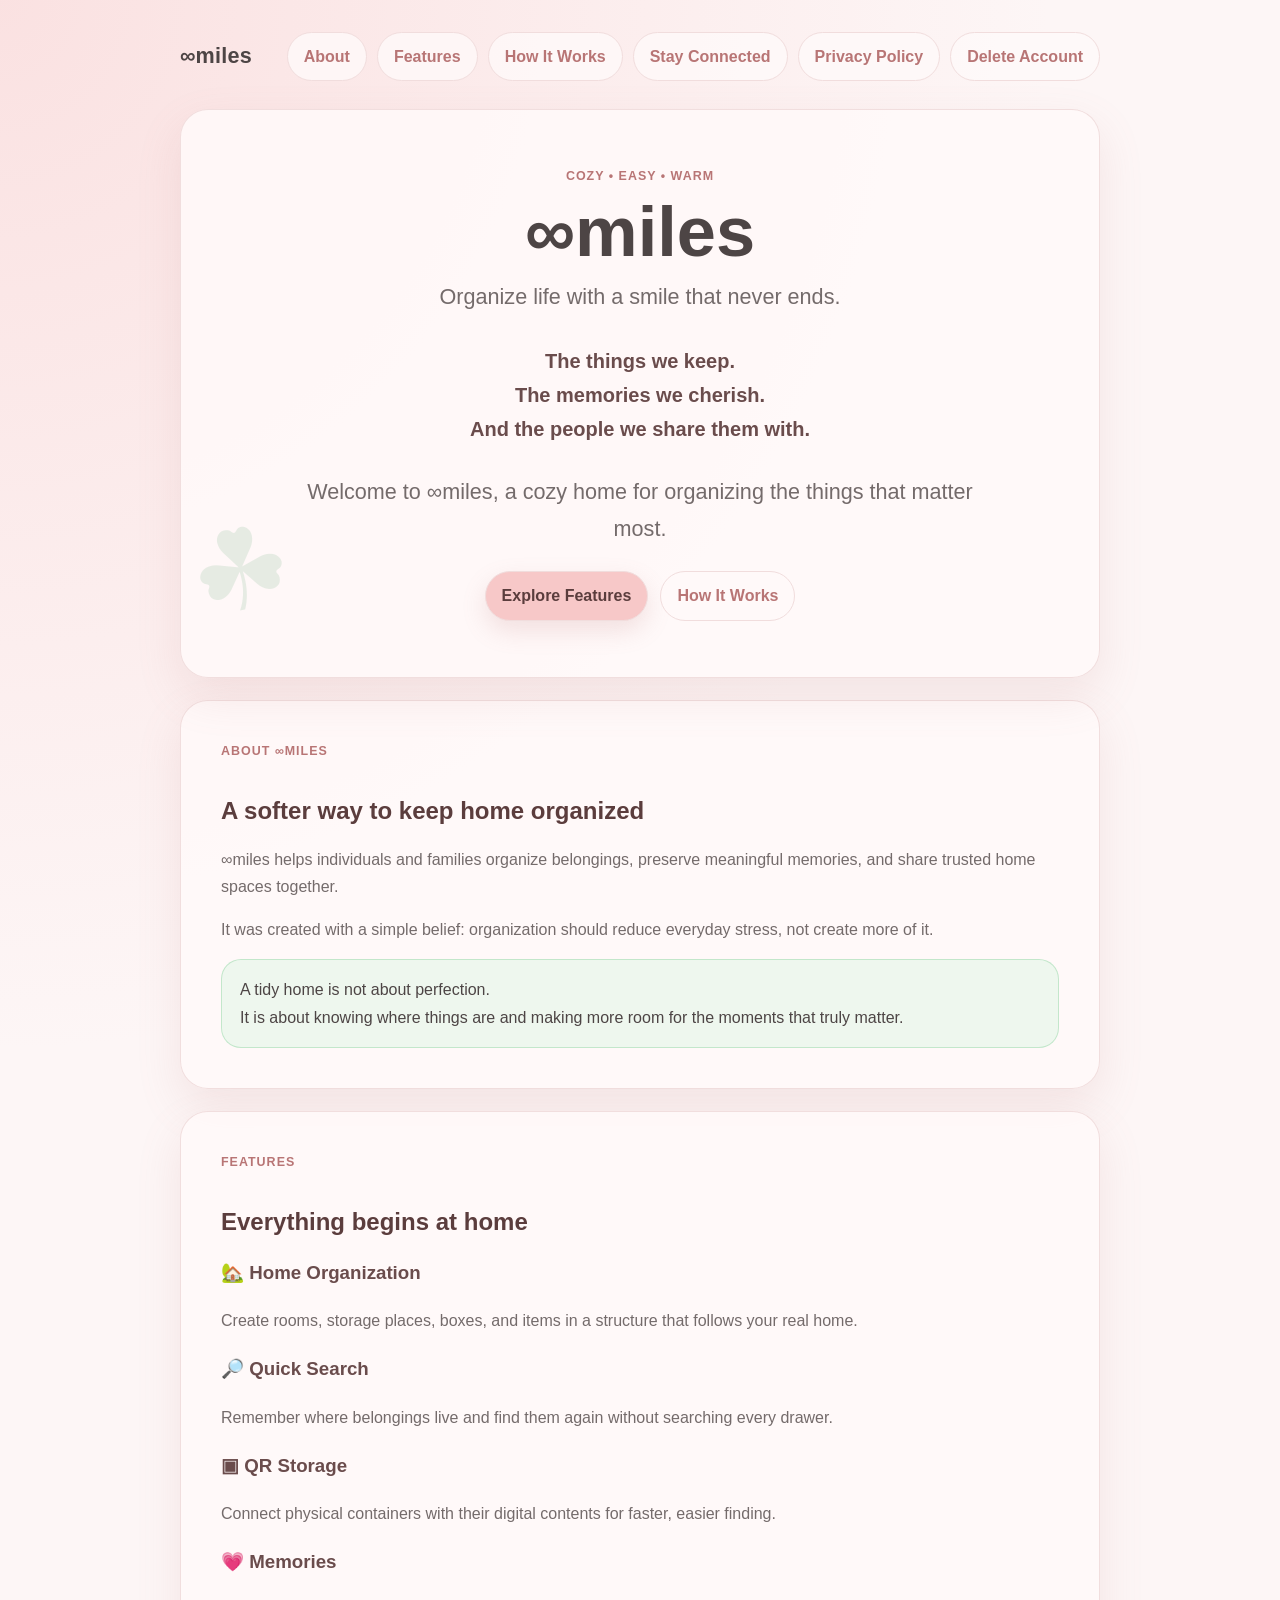
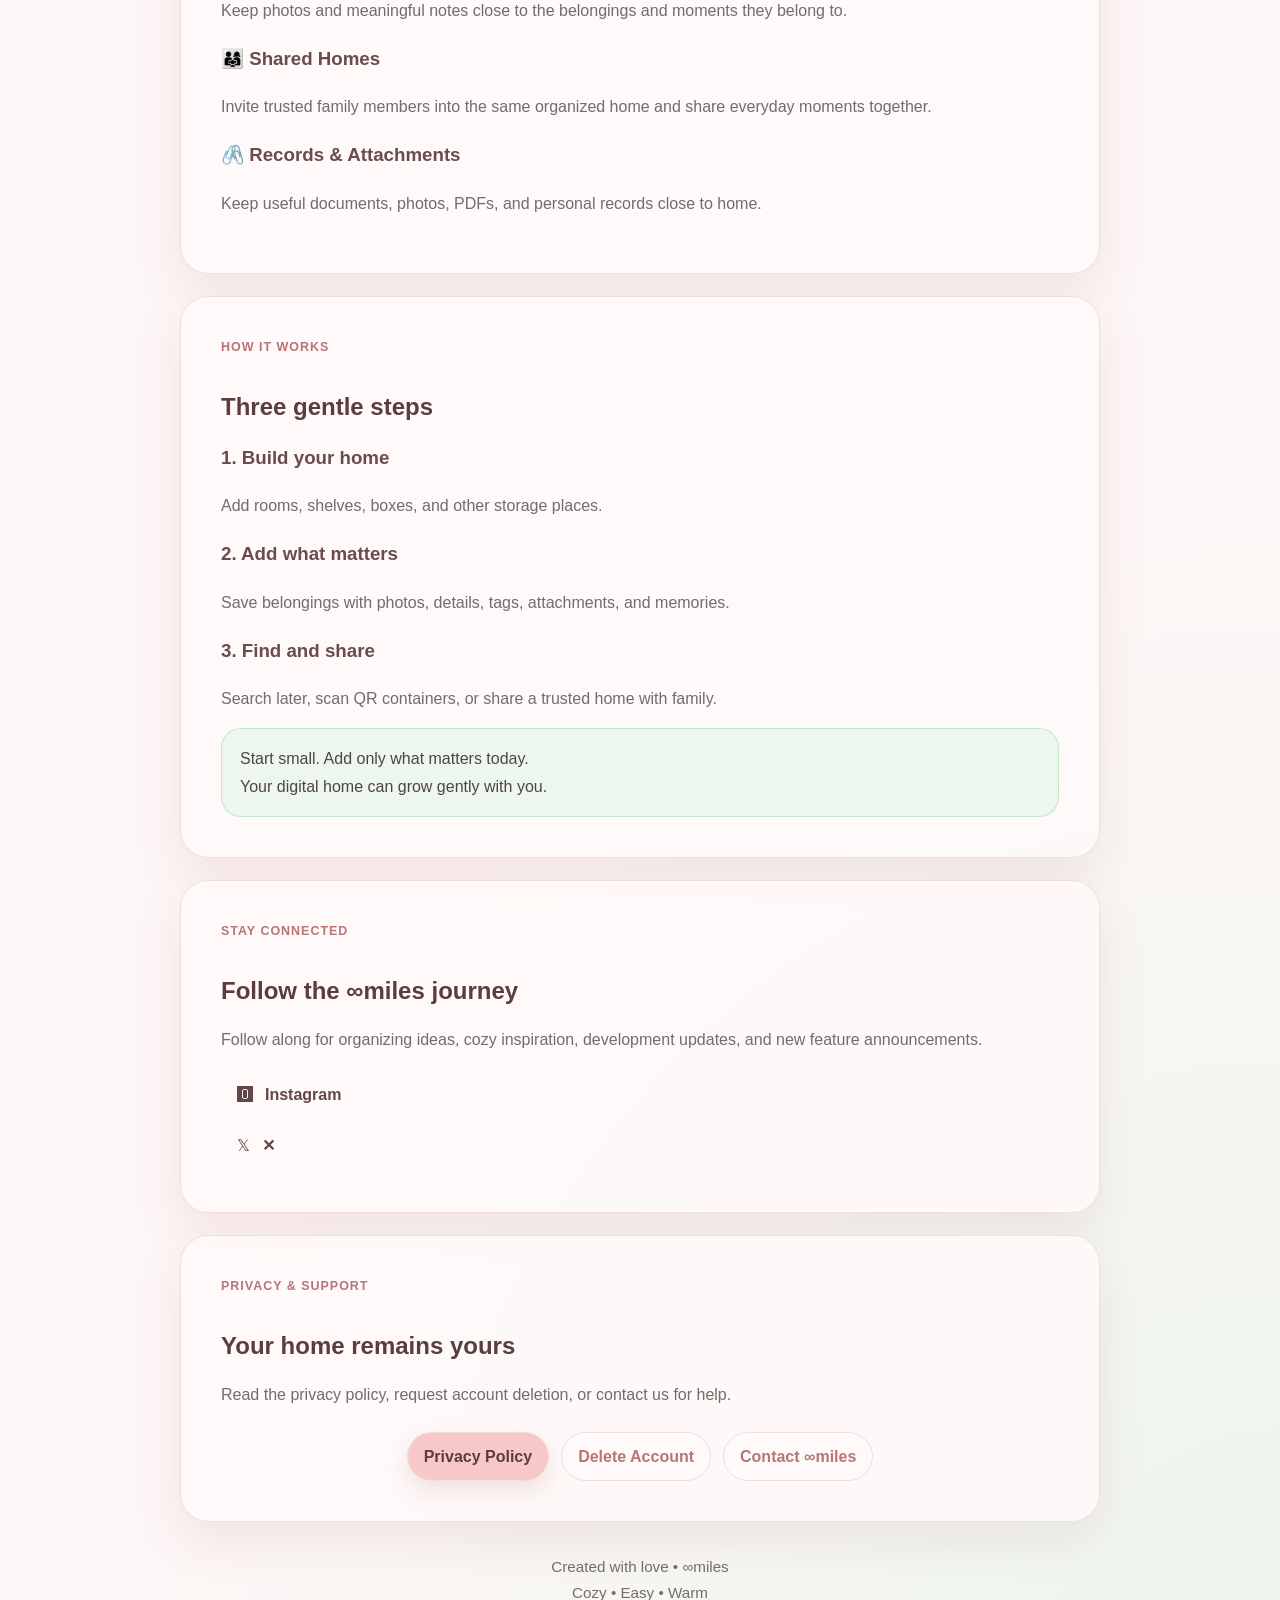
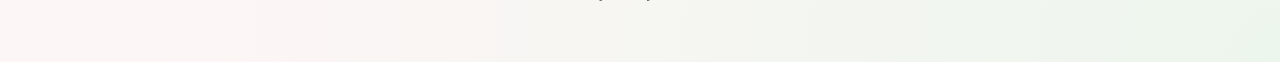
==== index.html @ 99fab7a7 "icon changes" ====
<!doctype html>
<html lang="en">
<head>
  <meta charset="utf-8">
  <meta name="viewport" content="width=device-width, initial-scale=1">
  <title>∞miles — Organize life with a smile that never ends</title>
  <meta name="description" content="∞miles is a cozy home organization app for belongings, memories, and trusted home sharing.">
  <link rel="stylesheet" href="styles.css">
  <link rel="icon" href="/favicon.ico" sizes="any">
</head>
<body>
  <main class="page">
    <nav class="nav" aria-label="Main navigation">
      <a class="brand" href="index.html">∞miles</a>
      <div class="nav-links">
        <a href="#about">About</a>
        <a href="#features">Features</a>
        <a href="#how-it-works">How It Works</a>
        <a href="#stay-connected">Stay Connected</a>
        <a href="privacy.html">Privacy Policy</a>
        <a href="delete-account.html">Delete Account</a>
      </div>
    </nav>

    <section class="hero">
      <div class="kicker">Cozy • Easy • Warm</div>
      <h1>∞miles</h1>
      <p class="subtitle">Organize life with a smile that never ends.</p>

      <div class="promise">
        <strong>The things we keep.</strong><br>
        <strong>The memories we cherish.</strong><br>
        <strong>And the people we share them with.</strong>
      </div>

      <p class="subtitle">
        Welcome to ∞miles, a cozy home for organizing the things that matter most.
      </p>

      <div class="actions">
        <a class="button primary" href="#features">Explore Features</a>
        <a class="button" href="#how-it-works">How It Works</a>
      </div>
    </section>

    <section class="card" id="about">
      <div class="kicker">About ∞miles</div>
      <h2>A softer way to keep home organized</h2>
      <p>
        ∞miles helps individuals and families organize belongings,
        preserve meaningful memories, and share trusted home spaces together.
      </p>
      <p>
        It was created with a simple belief: organization should reduce
        everyday stress, not create more of it.
      </p>

      <div class="note">
        A tidy home is not about perfection.<br>
        It is about knowing where things are and making more room for the moments that truly matter.
      </div>
    </section>

    <section class="card" id="features">
      <div class="kicker">Features</div>
      <h2>Everything begins at home</h2>

      <h3>🏡 Home Organization</h3>
      <p>Create rooms, storage places, boxes, and items in a structure that follows your real home.</p>

      <h3>🔎 Quick Search</h3>
      <p>Remember where belongings live and find them again without searching every drawer.</p>

      <h3>▣ QR Storage</h3>
      <p>Connect physical containers with their digital contents for faster, easier finding.</p>

      <h3>💗 Memories</h3>
      <p>Keep photos and meaningful notes close to the belongings and moments they belong to.</p>

      <h3>👨‍👩‍👧 Shared Homes</h3>
      <p>Invite trusted family members into the same organized home and share everyday moments together.</p>

      <h3>🖇️ Records & Attachments</h3>
      <p>Keep useful documents, photos, PDFs, and personal records close to home.</p>
    </section>

    <section class="card" id="how-it-works">
      <div class="kicker">How It Works</div>
      <h2>Three gentle steps</h2>

      <h3>1. Build your home</h3>
      <p>Add rooms, shelves, boxes, and other storage places.</p>

      <h3>2. Add what matters</h3>
      <p>Save belongings with photos, details, tags, attachments, and memories.</p>

      <h3>3. Find and share</h3>
      <p>Search later, scan QR containers, or share a trusted home with family.</p>

      <div class="note">
        Start small. Add only what matters today.<br>
        Your digital home can grow gently with you.
      </div>
    </section>

    <section class="card" id="stay-connected">
      <div class="kicker">Stay Connected</div>
      <h2>Follow the ∞miles journey</h2>
      <p>
        Follow along for organizing ideas, cozy inspiration,
        development updates, and new feature announcements.
      </p>

<a class="social-item"
   href="https://www.instagram.com/infinitymilesapp/"
   target="_blank"
   rel="noopener noreferrer"
   aria-label="Visit Infinitymiles on Instagram">
  <span>🅾</span>
  <strong>Instagram</strong>
</a>

<a class="social-item"
   href="https://x.com/infinitymileshq/"
   target="_blank"
   rel="noopener noreferrer"
   aria-label="Visit Infinitymiles on X">
  <span>𝕏</span>
  <strong>✕</strong>
</a>

      </section>

    <section class="card">
      <div class="kicker">Privacy & Support</div>
      <h2>Your home remains yours</h2>
      <p>
        Read the privacy policy, request account deletion, or contact us for help.
      </p>

      <div class="actions">
        <a class="button primary" href="privacy.html">Privacy Policy</a>
        <a class="button" href="delete-account.html">Delete Account</a>
        <a class="button" href="mailto:love.infinitymiles@gmail.com">Contact ∞miles</a>
      </div>
    </section>

    <footer class="footer">
      Created with love • ∞miles<br>
      Cozy • Easy • Warm
    </footer>
  </main>
</body>
</html>
---- styles.css ----
:root {
  --bg: #fdf6f6;
  --card: #fffafa;
  --accent: #f7c8c8;
  --accent-dark: #b87575;
  --mint: #dff5e5;
  --text: #4d4545;
  --muted: #746b6b;
  --line: #f1dddd;
  --shadow: 0 18px 45px rgba(183, 117, 117, 0.14);
}

* { box-sizing: border-box; }

body {
  margin: 0;
  min-height: 100vh;
  font-family: "Nunito", "Quicksand", "Segoe UI", Arial, sans-serif;
  color: var(--text);
  background:
    radial-gradient(circle at top left, rgba(247, 200, 200, 0.45), transparent 30%),
    radial-gradient(circle at bottom right, rgba(223, 245, 229, 0.55), transparent 32%),
    var(--bg);
  line-height: 1.7;
}

.page {
  width: min(920px, calc(100% - 32px));
  margin: 0 auto;
  padding: 32px 0 56px;
}

.nav {
  display: flex;
  align-items: center;
  justify-content: space-between;
  gap: 16px;
  margin-bottom: 28px;
}

.brand {
  text-decoration: none;
  color: var(--text);
  font-weight: 800;
  font-size: 1.35rem;
  letter-spacing: 0.01em;
}

.nav-links {
  display: flex;
  gap: 10px;
  flex-wrap: wrap;
  justify-content: flex-end;
}

.nav-links a,
.button {
  display: inline-flex;
  align-items: center;
  justify-content: center;
  padding: 10px 16px;
  border-radius: 999px;
  background: rgba(255, 250, 250, 0.78);
  color: var(--accent-dark);
  text-decoration: none;
  border: 1px solid var(--line);
  font-weight: 700;
}

.button.primary {
  background: var(--accent);
  color: #5b3d3d;
  box-shadow: 0 10px 24px rgba(183, 117, 117, 0.18);
}

.hero,
.card {
  background: rgba(255, 250, 250, 0.86);
  border: 1px solid rgba(241, 221, 221, 0.95);
  border-radius: 28px;
  box-shadow: var(--shadow);
}

.hero {
  padding: clamp(30px, 6vw, 56px);
  text-align: center;
  position: relative;
  overflow: hidden;
}

.hero::after {
  content: "☘︎";
  position: absolute;
  left: 10px;
  bottom: 10px;
  color: rgba(142, 190, 154, 0.22);
  font-size: 7rem;
  transform: rotate(-12deg);
}

.kicker {
  color: var(--accent-dark);
  font-weight: 800;
  letter-spacing: 0.08em;
  text-transform: uppercase;
  font-size: 0.78rem;
}

h1 {
  margin: 8px 0 10px;
  font-size: clamp(2.2rem, 8vw, 4.4rem);
  line-height: 1.05;
}

h2 {
  margin-top: 34px;
  color: #5b3d3d;
  line-height: 1.25;
}

h3 { color: #6a4c4c; }

.subtitle {
  font-size: clamp(1.05rem, 3vw, 1.35rem);
  color: var(--muted);
  margin: 0 auto 22px;
  max-width: 680px;
}

.promise {
  margin: 28px auto;
  max-width: 640px;
  font-size: 1.25rem;
  color: #6a4c4c;
}

.actions {
  display: flex;
  gap: 12px;
  justify-content: center;
  flex-wrap: wrap;
  margin-top: 24px;
}

.card {
  padding: clamp(22px, 5vw, 40px);
  margin-top: 22px;
}

.card p, .card li { color: var(--muted); }

ul { padding-left: 1.3rem; }

.divider {
  height: 1px;
  background: var(--line);
  margin: 28px 0;
}

.note {
  background: rgba(223, 245, 229, 0.52);
  border: 1px solid rgba(173, 221, 185, 0.65);
  border-radius: 20px;
  padding: 16px 18px;
}

.footer {
  text-align: center;
  color: var(--muted);
  font-size: 0.95rem;
  margin-top: 32px;
}

.footer a { color: var(--accent-dark); }

.email {
  font-weight: 800;
  color: var(--accent-dark);
  word-break: break-word;
}

@media (max-width: 640px) {
  .nav { align-items: flex-start; flex-direction: column; }
  .nav-links { justify-content: flex-start; }
  .hero, .card { border-radius: 22px; }
}

.social-item {
  display: flex;
  align-items: center;
  gap: 12px;
  width: fit-content;
  padding: 12px 16px;
  color: #634747;
  text-decoration: none;
  border-radius: 12px;
  transition: background-color 0.2s ease;
}

.social-item:hover {
  background-color: #f7eceb;
}

.social-item:focus-visible {
  outline: 2px solid #bc7474;
  outline-offset: 3px;
}
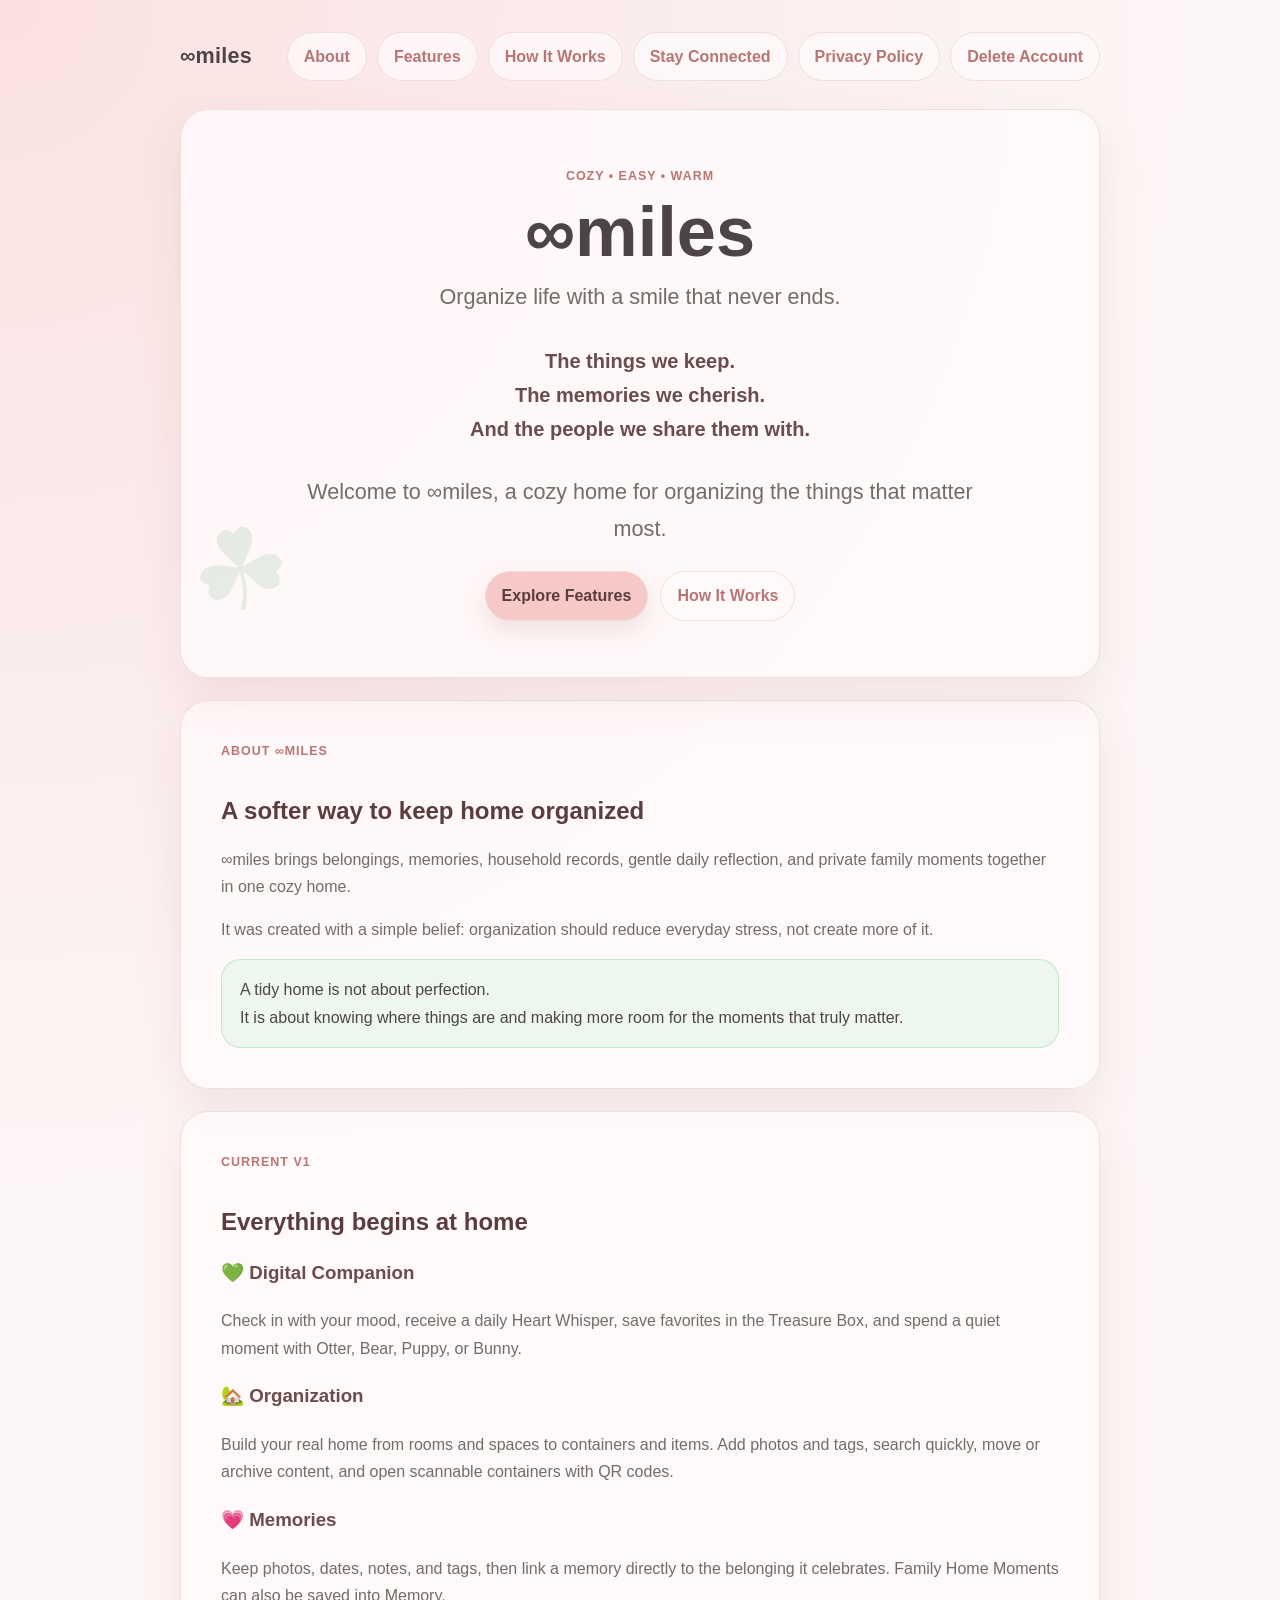
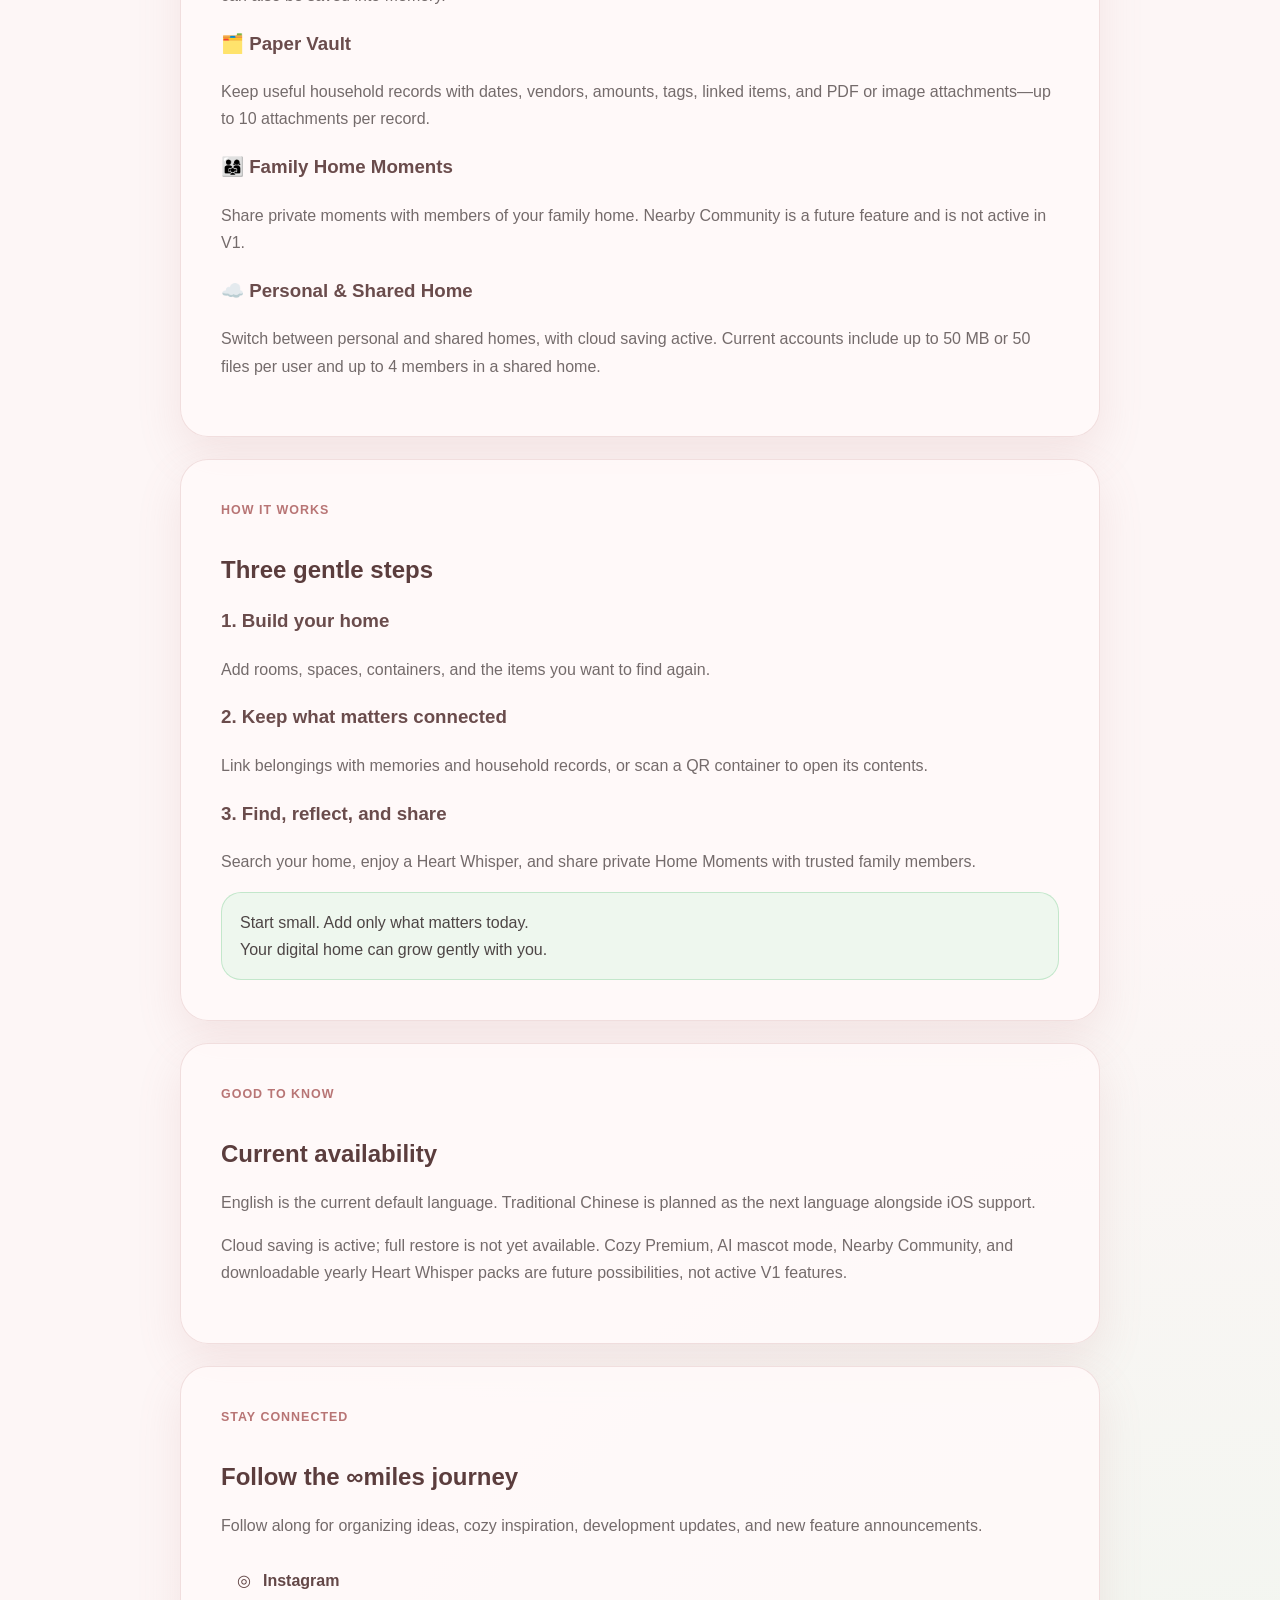
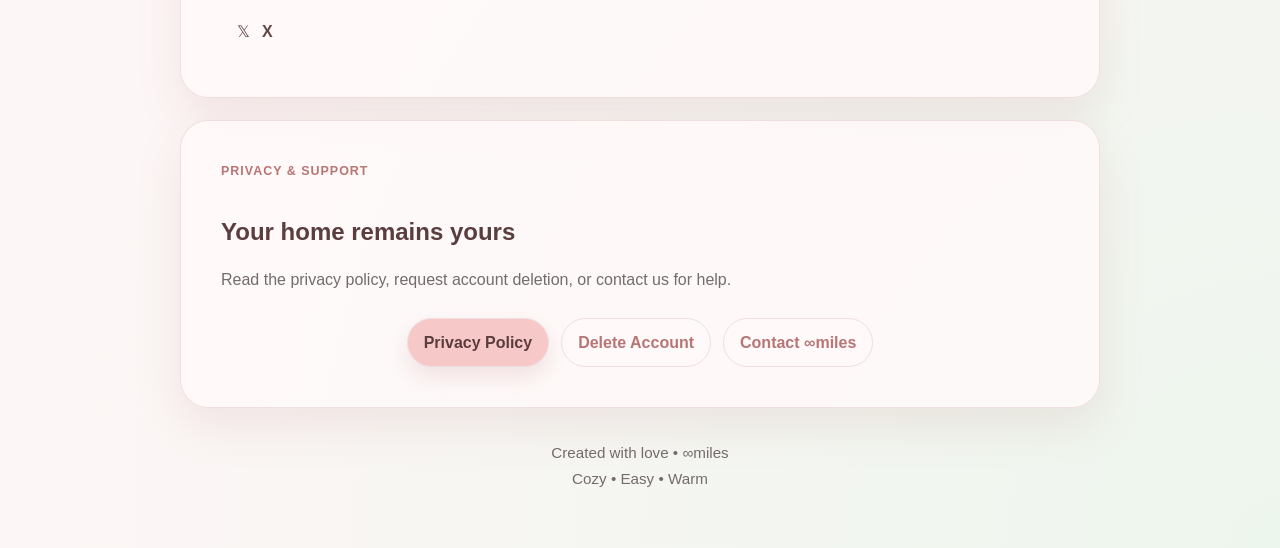
==== commit 93c1376c: "Fix home-screen icon and sync website with current V1 app" ====
--- a/index.html
+++ b/index.html
@@ -4,9 +4,13 @@
   <meta charset="utf-8">
   <meta name="viewport" content="width=device-width, initial-scale=1">
   <title>∞miles — Organize life with a smile that never ends</title>
-  <meta name="description" content="∞miles is a cozy home organization app for belongings, memories, and trusted home sharing.">
+  <meta name="description" content="∞miles is a cozy app for organizing belongings, memories, records, and trusted family Home Moments.">
+  <meta name="theme-color" content="#fffafa">
+  <link rel="manifest" href="/site.webmanifest">
+  <link rel="icon" href="/favicon.ico" sizes="any">
+  <link rel="icon" type="image/png" sizes="192x192" href="/icon-192.png">
+  <link rel="apple-touch-icon" sizes="180x180" href="/apple-touch-icon.png">
   <link rel="stylesheet" href="styles.css">
-  <link rel="icon" href="/favicon.ico" sizes="any">
 </head>
 <body>
   <main class="page">
@@ -26,17 +30,12 @@
       <div class="kicker">Cozy • Easy • Warm</div>
       <h1>∞miles</h1>
       <p class="subtitle">Organize life with a smile that never ends.</p>
-
       <div class="promise">
         <strong>The things we keep.</strong><br>
         <strong>The memories we cherish.</strong><br>
         <strong>And the people we share them with.</strong>
       </div>
-
-      <p class="subtitle">
-        Welcome to ∞miles, a cozy home for organizing the things that matter most.
-      </p>
-
+      <p class="subtitle">Welcome to ∞miles, a cozy home for organizing the things that matter most.</p>
       <div class="actions">
         <a class="button primary" href="#features">Explore Features</a>
         <a class="button" href="#how-it-works">How It Works</a>
@@ -46,98 +45,65 @@
     <section class="card" id="about">
       <div class="kicker">About ∞miles</div>
       <h2>A softer way to keep home organized</h2>
-      <p>
-        ∞miles helps individuals and families organize belongings,
-        preserve meaningful memories, and share trusted home spaces together.
-      </p>
-      <p>
-        It was created with a simple belief: organization should reduce
-        everyday stress, not create more of it.
-      </p>
-
-      <div class="note">
-        A tidy home is not about perfection.<br>
-        It is about knowing where things are and making more room for the moments that truly matter.
-      </div>
+      <p>∞miles brings belongings, memories, household records, gentle daily reflection, and private family moments together in one cozy home.</p>
+      <p>It was created with a simple belief: organization should reduce everyday stress, not create more of it.</p>
+      <div class="note">A tidy home is not about perfection.<br>It is about knowing where things are and making more room for the moments that truly matter.</div>
     </section>
 
     <section class="card" id="features">
-      <div class="kicker">Features</div>
+      <div class="kicker">Current V1</div>
       <h2>Everything begins at home</h2>
 
-      <h3>🏡 Home Organization</h3>
-      <p>Create rooms, storage places, boxes, and items in a structure that follows your real home.</p>
+      <h3>💚 Digital Companion</h3>
+      <p>Check in with your mood, receive a daily Heart Whisper, save favorites in the Treasure Box, and spend a quiet moment with Otter, Bear, Puppy, or Bunny.</p>
 
-      <h3>🔎 Quick Search</h3>
-      <p>Remember where belongings live and find them again without searching every drawer.</p>
-
-      <h3>▣ QR Storage</h3>
-      <p>Connect physical containers with their digital contents for faster, easier finding.</p>
+      <h3>🏡 Organization</h3>
+      <p>Build your real home from rooms and spaces to containers and items. Add photos and tags, search quickly, move or archive content, and open scannable containers with QR codes.</p>
 
       <h3>💗 Memories</h3>
-      <p>Keep photos and meaningful notes close to the belongings and moments they belong to.</p>
+      <p>Keep photos, dates, notes, and tags, then link a memory directly to the belonging it celebrates. Family Home Moments can also be saved into Memory.</p>
 
-      <h3>👨‍👩‍👧 Shared Homes</h3>
-      <p>Invite trusted family members into the same organized home and share everyday moments together.</p>
+      <h3>🗂️ Paper Vault</h3>
+      <p>Keep useful household records with dates, vendors, amounts, tags, linked items, and PDF or image attachments—up to 10 attachments per record.</p>
 
-      <h3>🖇️ Records & Attachments</h3>
-      <p>Keep useful documents, photos, PDFs, and personal records close to home.</p>
+      <h3>👨‍👩‍👧 Family Home Moments</h3>
+      <p>Share private moments with members of your family home. Nearby Community is a future feature and is not active in V1.</p>
+
+      <h3>☁️ Personal & Shared Home</h3>
+      <p>Switch between personal and shared homes, with cloud saving active. Current accounts include up to 50 MB or 50 files per user and up to 4 members in a shared home.</p>
     </section>
 
     <section class="card" id="how-it-works">
       <div class="kicker">How It Works</div>
       <h2>Three gentle steps</h2>
+      <h3>1. Build your home</h3>
+      <p>Add rooms, spaces, containers, and the items you want to find again.</p>
+      <h3>2. Keep what matters connected</h3>
+      <p>Link belongings with memories and household records, or scan a QR container to open its contents.</p>
+      <h3>3. Find, reflect, and share</h3>
+      <p>Search your home, enjoy a Heart Whisper, and share private Home Moments with trusted family members.</p>
+      <div class="note">Start small. Add only what matters today.<br>Your digital home can grow gently with you.</div>
+    </section>
 
-      <h3>1. Build your home</h3>
-      <p>Add rooms, shelves, boxes, and other storage places.</p>
-
-      <h3>2. Add what matters</h3>
-      <p>Save belongings with photos, details, tags, attachments, and memories.</p>
-
-      <h3>3. Find and share</h3>
-      <p>Search later, scan QR containers, or share a trusted home with family.</p>
-
-      <div class="note">
-        Start small. Add only what matters today.<br>
-        Your digital home can grow gently with you.
-      </div>
+    <section class="card">
+      <div class="kicker">Good to know</div>
+      <h2>Current availability</h2>
+      <p>English is the current default language. Traditional Chinese is planned as the next language alongside iOS support.</p>
+      <p>Cloud saving is active; full restore is not yet available. Cozy Premium, AI mascot mode, Nearby Community, and downloadable yearly Heart Whisper packs are future possibilities, not active V1 features.</p>
     </section>
 
     <section class="card" id="stay-connected">
       <div class="kicker">Stay Connected</div>
       <h2>Follow the ∞miles journey</h2>
-      <p>
-        Follow along for organizing ideas, cozy inspiration,
-        development updates, and new feature announcements.
-      </p>
-
-<a class="social-item"
-   href="https://www.instagram.com/infinitymilesapp/"
-   target="_blank"
-   rel="noopener noreferrer"
-   aria-label="Visit Infinitymiles on Instagram">
-  <span>🅾</span>
-  <strong>Instagram</strong>
-</a>
-
-<a class="social-item"
-   href="https://x.com/infinitymileshq/"
-   target="_blank"
-   rel="noopener noreferrer"
-   aria-label="Visit Infinitymiles on X">
-  <span>𝕏</span>
-  <strong>✕</strong>
-</a>
-
-      </section>
+      <p>Follow along for organizing ideas, cozy inspiration, development updates, and new feature announcements.</p>
+      <a class="social-item" href="https://www.instagram.com/love.infinitymiles/" target="_blank" rel="noopener noreferrer" aria-label="Visit Infinitymiles on Instagram"><span>◎</span><strong>Instagram</strong></a>
+      <a class="social-item" href="https://x.com/infinitymileshq/" target="_blank" rel="noopener noreferrer" aria-label="Visit Infinitymiles on X"><span>𝕏</span><strong>X</strong></a>
+    </section>
 
     <section class="card">
       <div class="kicker">Privacy & Support</div>
       <h2>Your home remains yours</h2>
-      <p>
-        Read the privacy policy, request account deletion, or contact us for help.
-      </p>
-
+      <p>Read the privacy policy, request account deletion, or contact us for help.</p>
       <div class="actions">
         <a class="button primary" href="privacy.html">Privacy Policy</a>
         <a class="button" href="delete-account.html">Delete Account</a>
@@ -145,10 +111,7 @@
       </div>
     </section>
 
-    <footer class="footer">
-      Created with love • ∞miles<br>
-      Cozy • Easy • Warm
-    </footer>
+    <footer class="footer">Created with love • ∞miles<br>Cozy • Easy • Warm</footer>
   </main>
 </body>
 </html>
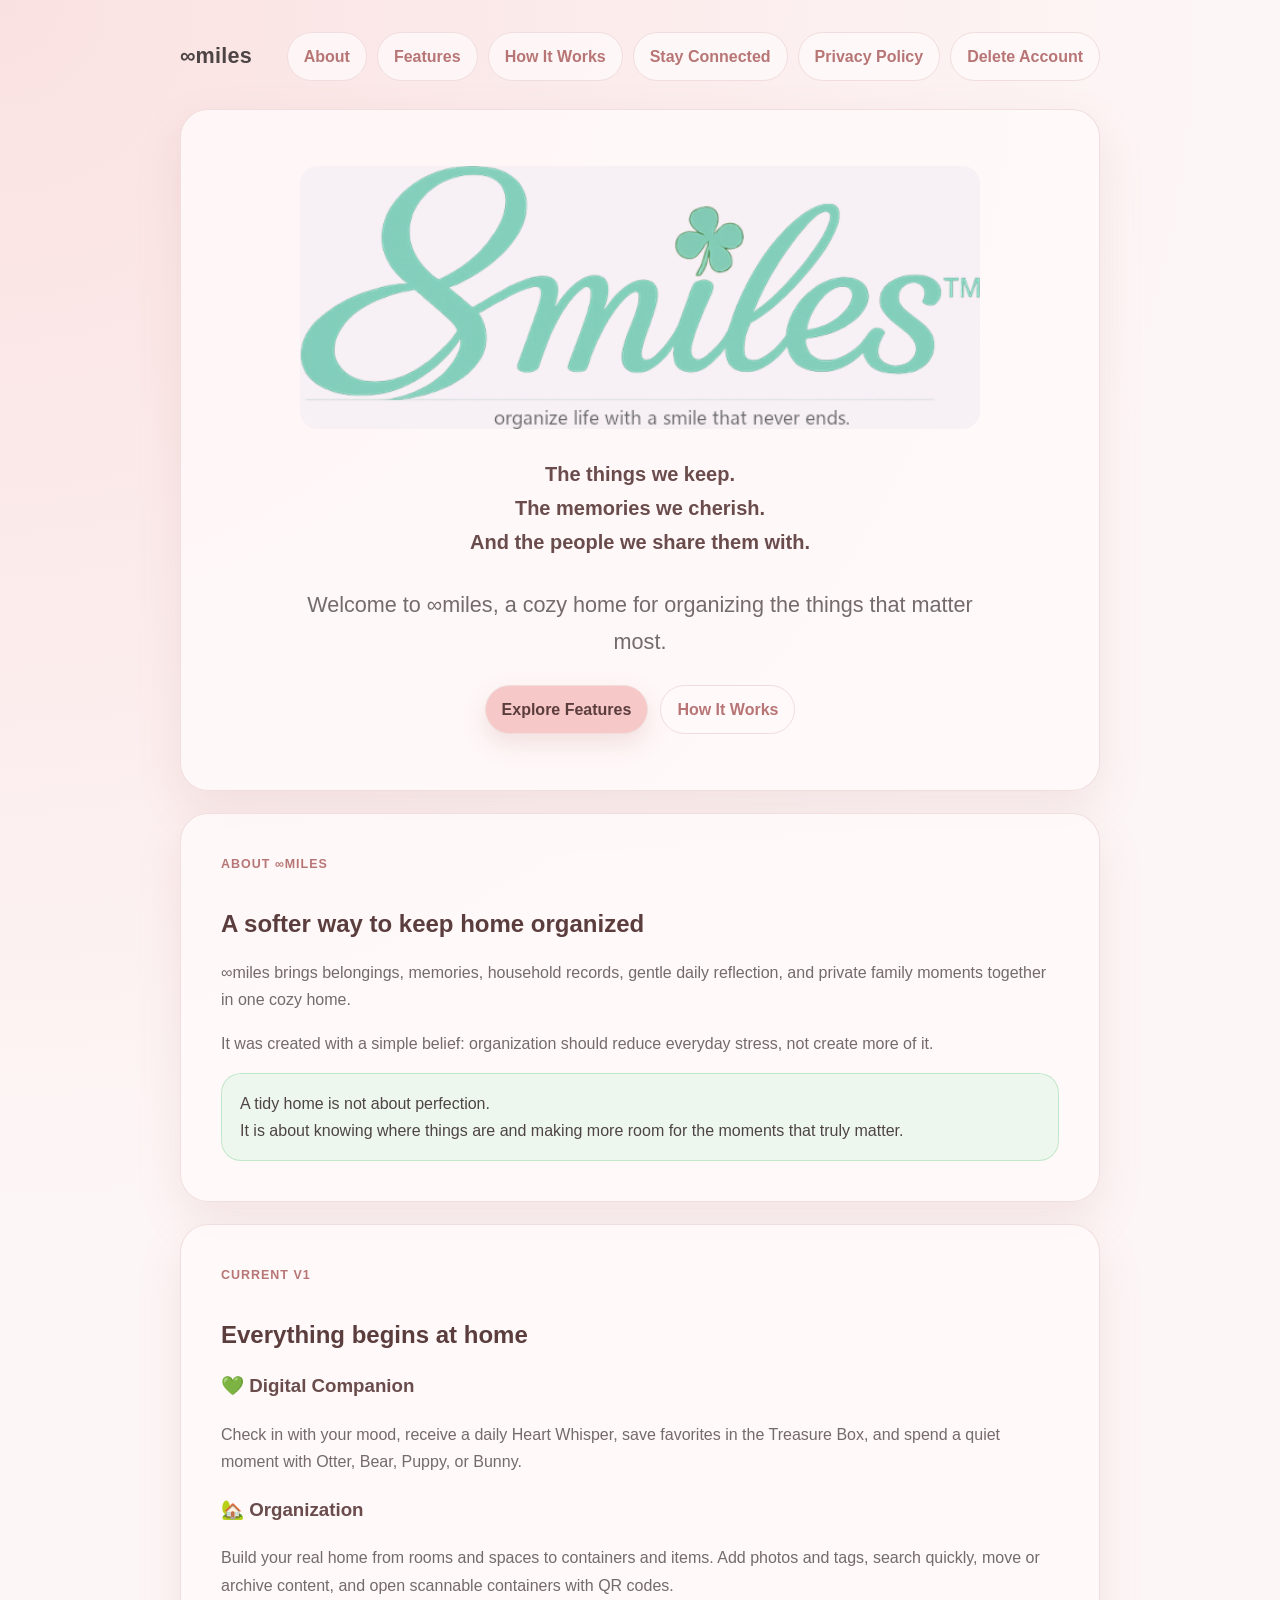
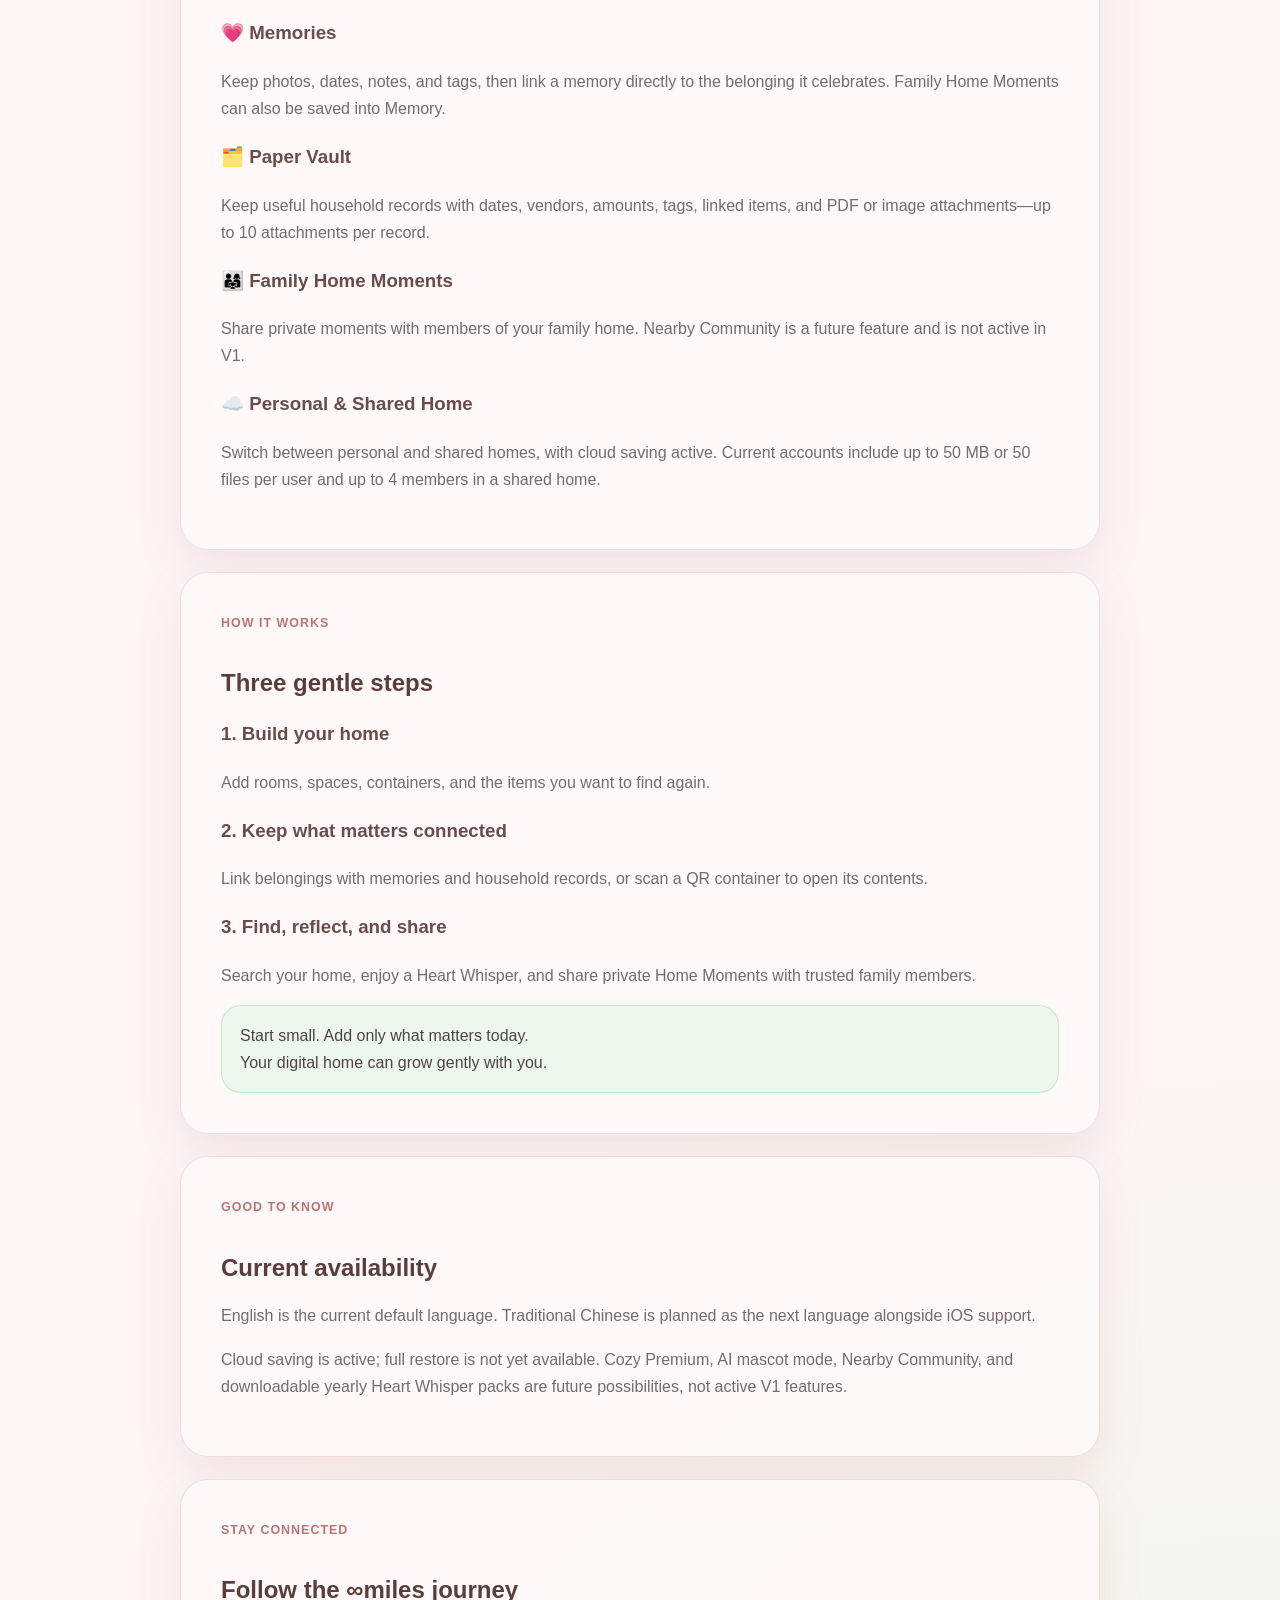
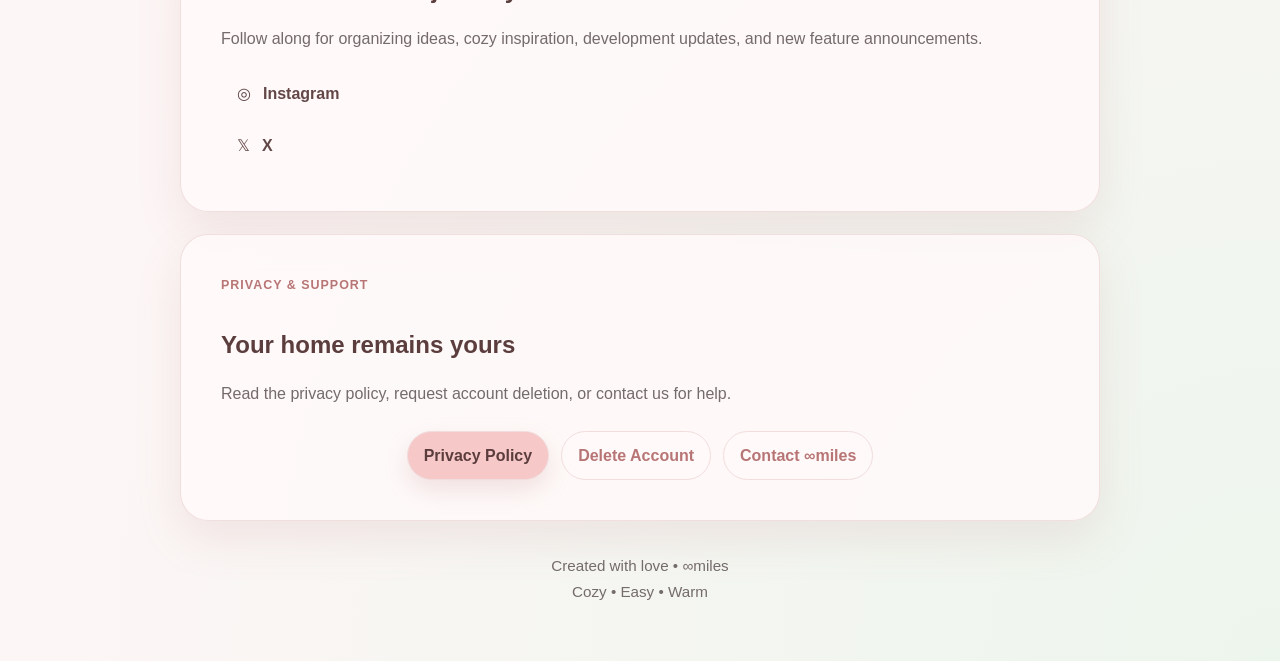
==== commit 37f5641b: "Add official banner and corrected four-leaf app icon" ====
--- a/index.html
+++ b/index.html
@@ -27,9 +27,7 @@
     </nav>
 
     <section class="hero">
-      <div class="kicker">Cozy • Easy • Warm</div>
-      <h1>∞miles</h1>
-      <p class="subtitle">Organize life with a smile that never ends.</p>
+      <img class="hero-banner" src="banner.png" alt="∞miles — Organize life with a smile that never ends">
       <div class="promise">
         <strong>The things we keep.</strong><br>
         <strong>The memories we cherish.</strong><br>
@@ -96,7 +94,7 @@
       <div class="kicker">Stay Connected</div>
       <h2>Follow the ∞miles journey</h2>
       <p>Follow along for organizing ideas, cozy inspiration, development updates, and new feature announcements.</p>
-      <a class="social-item" href="https://www.instagram.com/love.infinitymiles/" target="_blank" rel="noopener noreferrer" aria-label="Visit Infinitymiles on Instagram"><span>◎</span><strong>Instagram</strong></a>
+      <a class="social-item" href="https://www.instagram.com/infinitymilesapp/" target="_blank" rel="noopener noreferrer" aria-label="Visit Infinitymiles on Instagram"><span>◎</span><strong>Instagram</strong></a>
       <a class="social-item" href="https://x.com/infinitymileshq/" target="_blank" rel="noopener noreferrer" aria-label="Visit Infinitymiles on X"><span>𝕏</span><strong>X</strong></a>
     </section>
 
--- a/styles.css
+++ b/styles.css
@@ -84,18 +84,14 @@
 .hero {
   padding: clamp(30px, 6vw, 56px);
   text-align: center;
-  position: relative;
-  overflow: hidden;
-}
-
-.hero::after {
-  content: "☘︎";
-  position: absolute;
-  left: 10px;
-  bottom: 10px;
-  color: rgba(142, 190, 154, 0.22);
-  font-size: 7rem;
-  transform: rotate(-12deg);
+}
+
+.hero-banner {
+  display: block;
+  width: min(100%, 680px);
+  height: auto;
+  margin: 0 auto 18px;
+  border-radius: 18px;
 }
 
 .kicker {
@@ -183,6 +179,7 @@
   .nav { align-items: flex-start; flex-direction: column; }
   .nav-links { justify-content: flex-start; }
   .hero, .card { border-radius: 22px; }
+  .hero-banner { border-radius: 12px; }
 }
 
 .social-item {
@@ -204,4 +201,4 @@
 .social-item:focus-visible {
   outline: 2px solid #bc7474;
   outline-offset: 3px;
-}+}
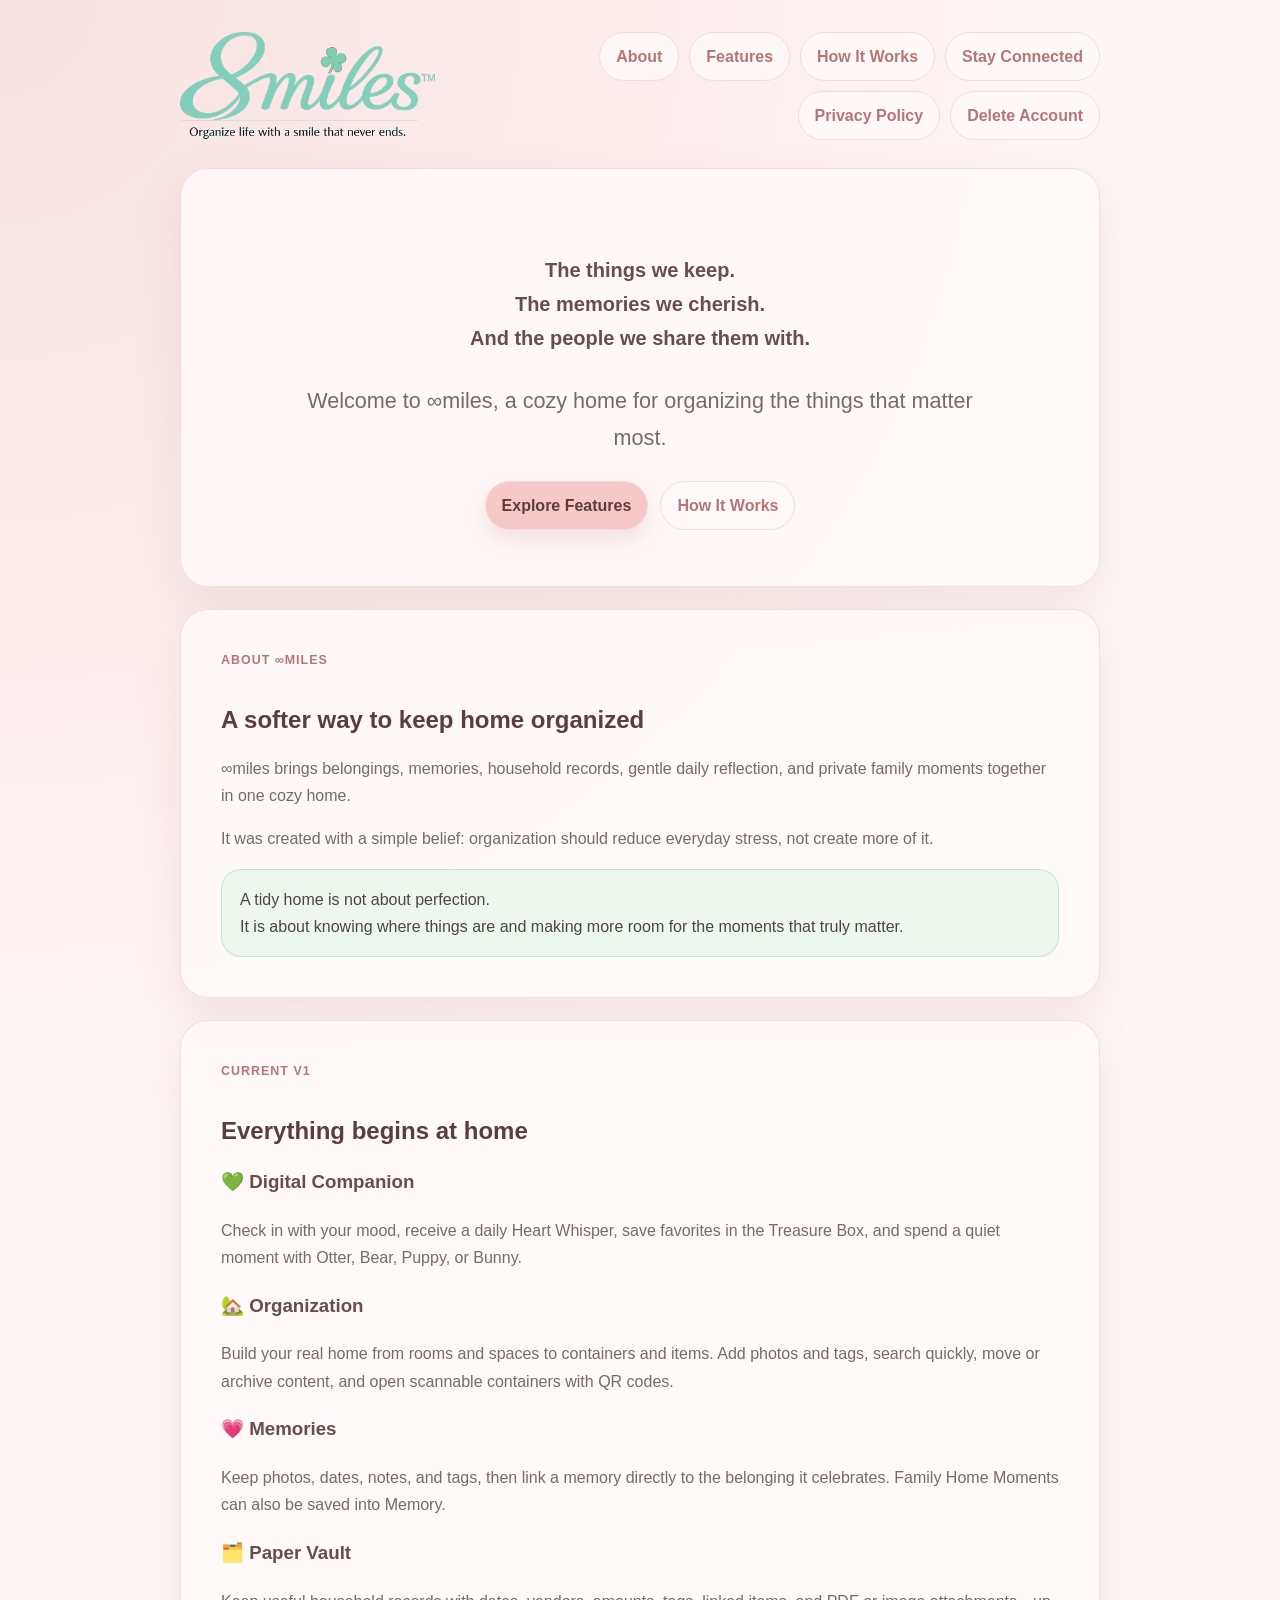
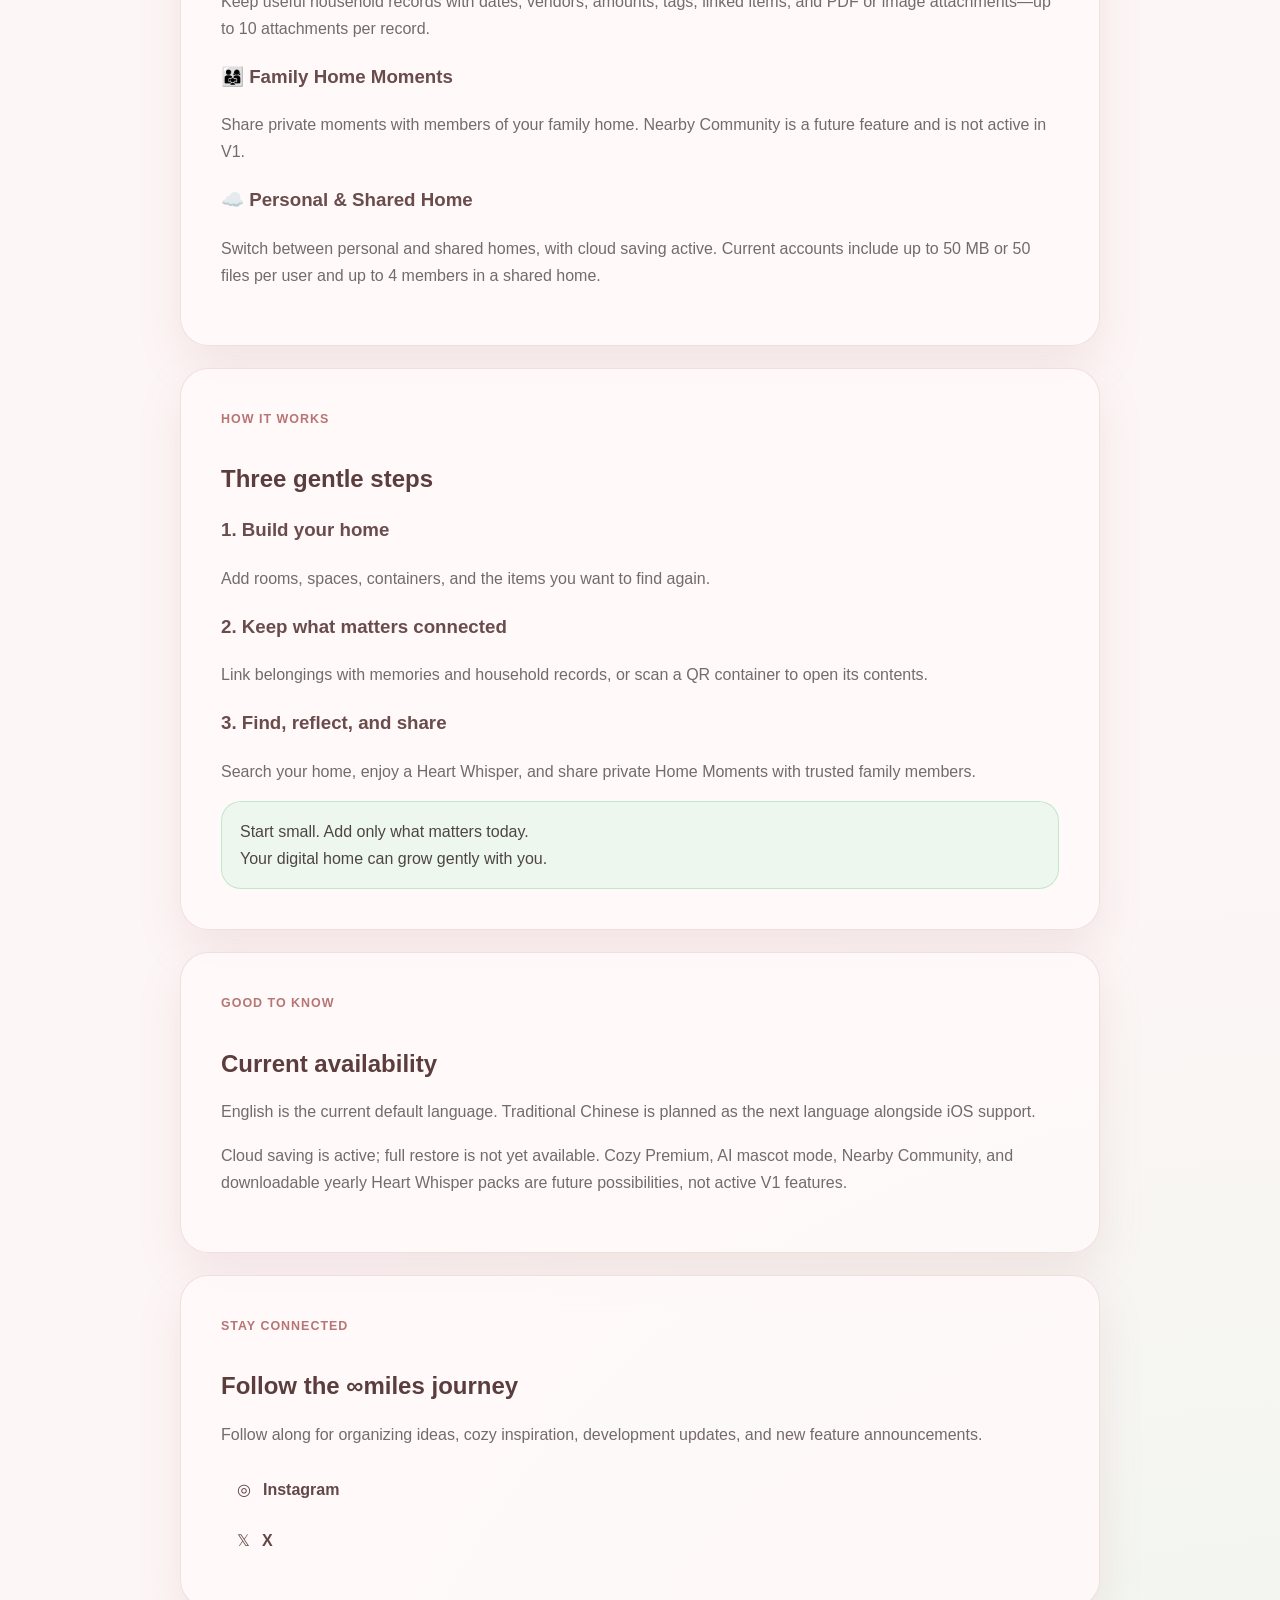
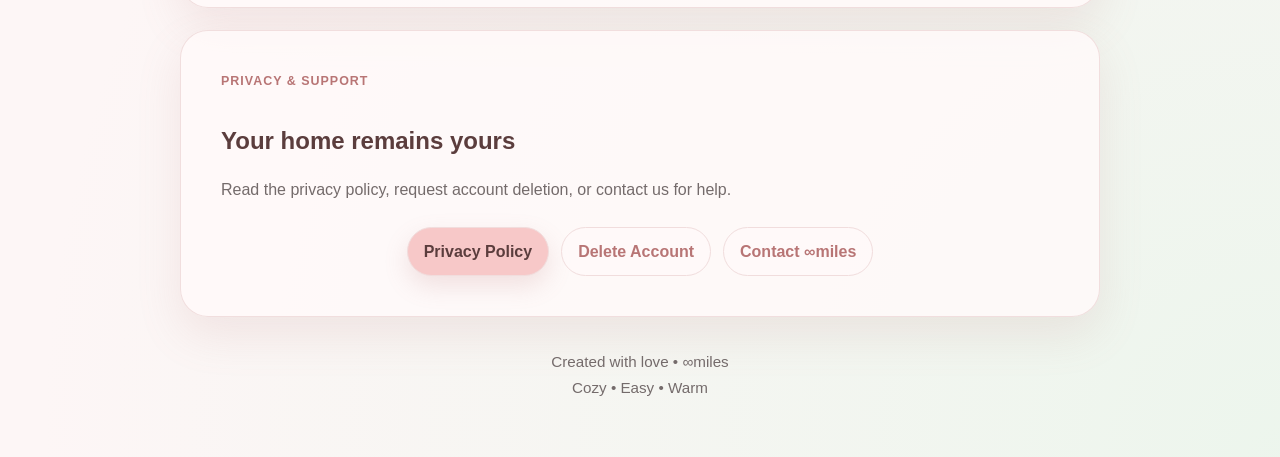
==== commit d6742994: "Move transparent official banner to responsive top navigation" ====
--- a/index.html
+++ b/index.html
@@ -15,7 +15,9 @@
 <body>
   <main class="page">
     <nav class="nav" aria-label="Main navigation">
-      <a class="brand" href="index.html">∞miles</a>
+      <a class="brand" href="index.html" aria-label="∞miles home">
+        <img class="brand-banner" src="banner.png" alt="∞miles — Organize life with a smile that never ends">
+      </a>
       <div class="nav-links">
         <a href="#about">About</a>
         <a href="#features">Features</a>
@@ -27,7 +29,6 @@
     </nav>
 
     <section class="hero">
-      <img class="hero-banner" src="banner.png" alt="∞miles — Organize life with a smile that never ends">
       <div class="promise">
         <strong>The things we keep.</strong><br>
         <strong>The memories we cherish.</strong><br>
--- a/styles.css
+++ b/styles.css
@@ -39,11 +39,17 @@
 }
 
 .brand {
+  display: block;
+  flex: 0 1 320px;
+  line-height: 0;
   text-decoration: none;
   color: var(--text);
-  font-weight: 800;
-  font-size: 1.35rem;
-  letter-spacing: 0.01em;
+}
+
+.brand-banner {
+  display: block;
+  width: 100%;
+  height: auto;
 }
 
 .nav-links {
@@ -86,14 +92,6 @@
   text-align: center;
 }
 
-.hero-banner {
-  display: block;
-  width: min(100%, 680px);
-  height: auto;
-  margin: 0 auto 18px;
-  border-radius: 18px;
-}
-
 .kicker {
   color: var(--accent-dark);
   font-weight: 800;
@@ -177,9 +175,9 @@
 
 @media (max-width: 640px) {
   .nav { align-items: flex-start; flex-direction: column; }
+  .brand { flex-basis: auto; width: min(100%, 340px); }
   .nav-links { justify-content: flex-start; }
   .hero, .card { border-radius: 22px; }
-  .hero-banner { border-radius: 12px; }
 }
 
 .social-item {
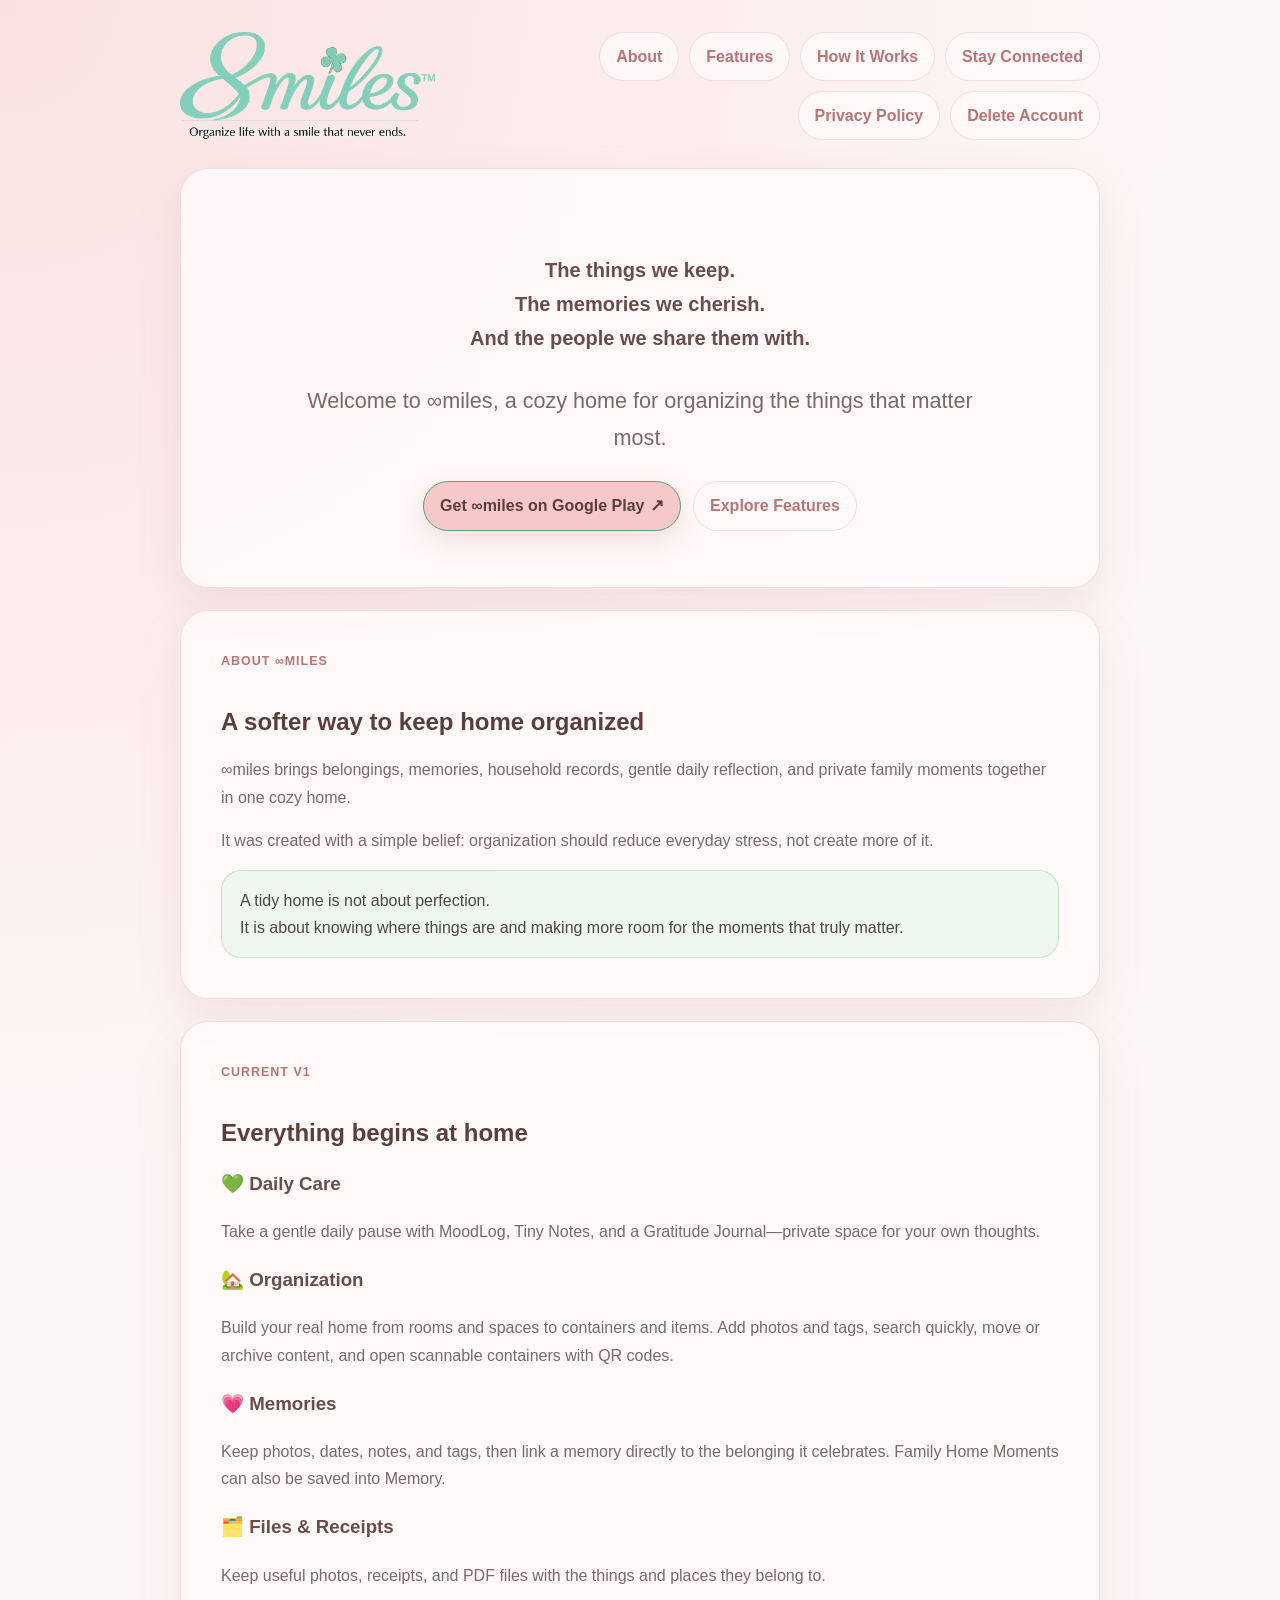
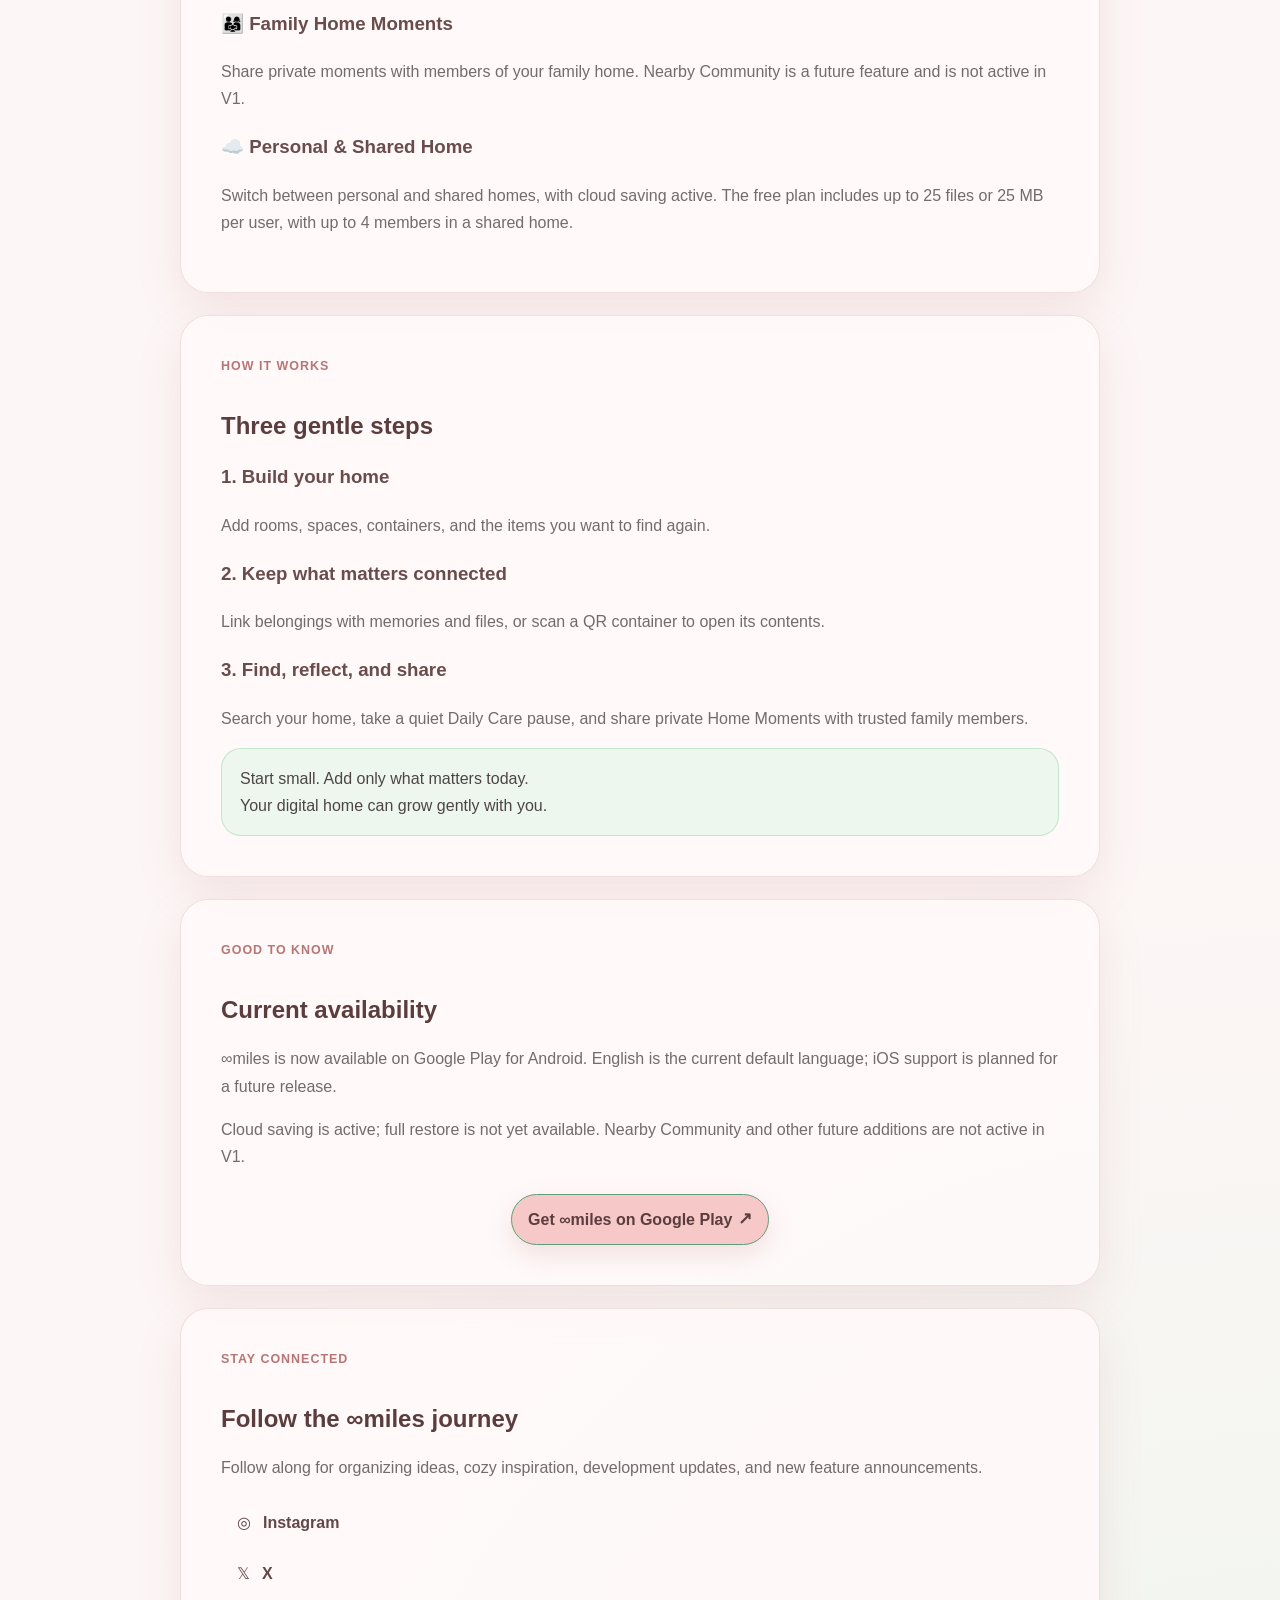
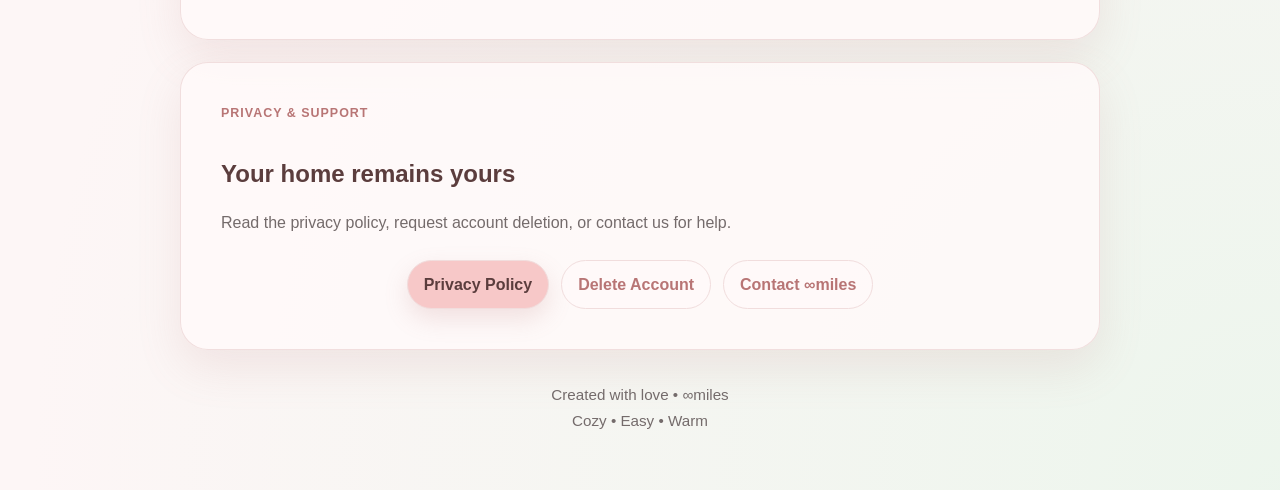
==== commit 33ff50d5: "update address update" ====
--- a/index.html
+++ b/index.html
@@ -36,8 +36,8 @@
       </div>
       <p class="subtitle">Welcome to ∞miles, a cozy home for organizing the things that matter most.</p>
       <div class="actions">
-        <a class="button primary" href="#features">Explore Features</a>
-        <a class="button" href="#how-it-works">How It Works</a>
+        <a class="button primary play-button" href="https://play.google.com/store/apps/details?id=love.infinitymiles" target="_blank" rel="noopener noreferrer" aria-label="Get ∞miles on Google Play">Get ∞miles on Google Play <span aria-hidden="true">↗</span></a>
+        <a class="button" href="#features">Explore Features</a>
       </div>
     </section>
 
@@ -53,8 +53,8 @@
       <div class="kicker">Current V1</div>
       <h2>Everything begins at home</h2>
 
-      <h3>💚 Digital Companion</h3>
-      <p>Check in with your mood, receive a daily Heart Whisper, save favorites in the Treasure Box, and spend a quiet moment with Otter, Bear, Puppy, or Bunny.</p>
+      <h3>💚 Daily Care</h3>
+      <p>Take a gentle daily pause with MoodLog, Tiny Notes, and a Gratitude Journal—private space for your own thoughts.</p>
 
       <h3>🏡 Organization</h3>
       <p>Build your real home from rooms and spaces to containers and items. Add photos and tags, search quickly, move or archive content, and open scannable containers with QR codes.</p>
@@ -62,14 +62,14 @@
       <h3>💗 Memories</h3>
       <p>Keep photos, dates, notes, and tags, then link a memory directly to the belonging it celebrates. Family Home Moments can also be saved into Memory.</p>
 
-      <h3>🗂️ Paper Vault</h3>
-      <p>Keep useful household records with dates, vendors, amounts, tags, linked items, and PDF or image attachments—up to 10 attachments per record.</p>
+      <h3>🗂️ Files & Receipts</h3>
+      <p>Keep useful photos, receipts, and PDF files with the things and places they belong to.</p>
 
       <h3>👨‍👩‍👧 Family Home Moments</h3>
       <p>Share private moments with members of your family home. Nearby Community is a future feature and is not active in V1.</p>
 
       <h3>☁️ Personal & Shared Home</h3>
-      <p>Switch between personal and shared homes, with cloud saving active. Current accounts include up to 50 MB or 50 files per user and up to 4 members in a shared home.</p>
+      <p>Switch between personal and shared homes, with cloud saving active. The free plan includes up to 25 files or 25 MB per user, with up to 4 members in a shared home.</p>
     </section>
 
     <section class="card" id="how-it-works">
@@ -78,17 +78,20 @@
       <h3>1. Build your home</h3>
       <p>Add rooms, spaces, containers, and the items you want to find again.</p>
       <h3>2. Keep what matters connected</h3>
-      <p>Link belongings with memories and household records, or scan a QR container to open its contents.</p>
+      <p>Link belongings with memories and files, or scan a QR container to open its contents.</p>
       <h3>3. Find, reflect, and share</h3>
-      <p>Search your home, enjoy a Heart Whisper, and share private Home Moments with trusted family members.</p>
+      <p>Search your home, take a quiet Daily Care pause, and share private Home Moments with trusted family members.</p>
       <div class="note">Start small. Add only what matters today.<br>Your digital home can grow gently with you.</div>
     </section>
 
     <section class="card">
       <div class="kicker">Good to know</div>
       <h2>Current availability</h2>
-      <p>English is the current default language. Traditional Chinese is planned as the next language alongside iOS support.</p>
-      <p>Cloud saving is active; full restore is not yet available. Cozy Premium, AI mascot mode, Nearby Community, and downloadable yearly Heart Whisper packs are future possibilities, not active V1 features.</p>
+      <p>∞miles is now available on Google Play for Android. English is the current default language; iOS support is planned for a future release.</p>
+      <p>Cloud saving is active; full restore is not yet available. Nearby Community and other future additions are not active in V1.</p>
+      <div class="actions availability-action">
+        <a class="button primary play-button" href="https://play.google.com/store/apps/details?id=love.infinitymiles" target="_blank" rel="noopener noreferrer">Get ∞miles on Google Play <span aria-hidden="true">↗</span></a>
+      </div>
     </section>
 
     <section class="card" id="stay-connected">
--- a/styles.css
+++ b/styles.css
@@ -79,6 +79,27 @@
   box-shadow: 0 10px 24px rgba(183, 117, 117, 0.18);
 }
 
+.play-button {
+  background: #5f9e79;
+  color: #fff;
+  border-color: #5f9e79;
+}
+
+.play-button:hover,
+.play-button:focus-visible {
+  background: #4e8968;
+  color: #fff;
+}
+
+.play-button span {
+  margin-left: 0.35rem;
+  font-size: 1.05em;
+}
+
+.availability-action {
+  justify-content: flex-start;
+}
+
 .hero,
 .card {
   background: rgba(255, 250, 250, 0.86);
@@ -101,9 +122,9 @@
 }
 
 h1 {
-  margin: 8px 0 10px;
-  font-size: clamp(2.2rem, 8vw, 4.4rem);
+  font-size: clamp(2.5rem, 5vw, 4rem);
   line-height: 1.05;
+  letter-spacing: -0.03em;
 }
 
 h2 {
@@ -174,9 +195,28 @@
 }
 
 @media (max-width: 640px) {
-  .nav { align-items: flex-start; flex-direction: column; }
-  .brand { flex-basis: auto; width: min(100%, 340px); }
-  .nav-links { justify-content: flex-start; }
+  .nav {
+    align-items: flex-start;
+    flex-direction: row;
+    gap: 10px;
+  }
+
+  .brand {
+    flex: 0 0 34%;
+    width: 34%;
+  }
+
+  .nav-links {
+    flex: 1 1 66%;
+    gap: 6px;
+    justify-content: flex-end;
+  }
+
+  .nav-links a {
+    padding: 7px 10px;
+    font-size: 0.72rem;
+  }
+
   .hero, .card { border-radius: 22px; }
 }
 
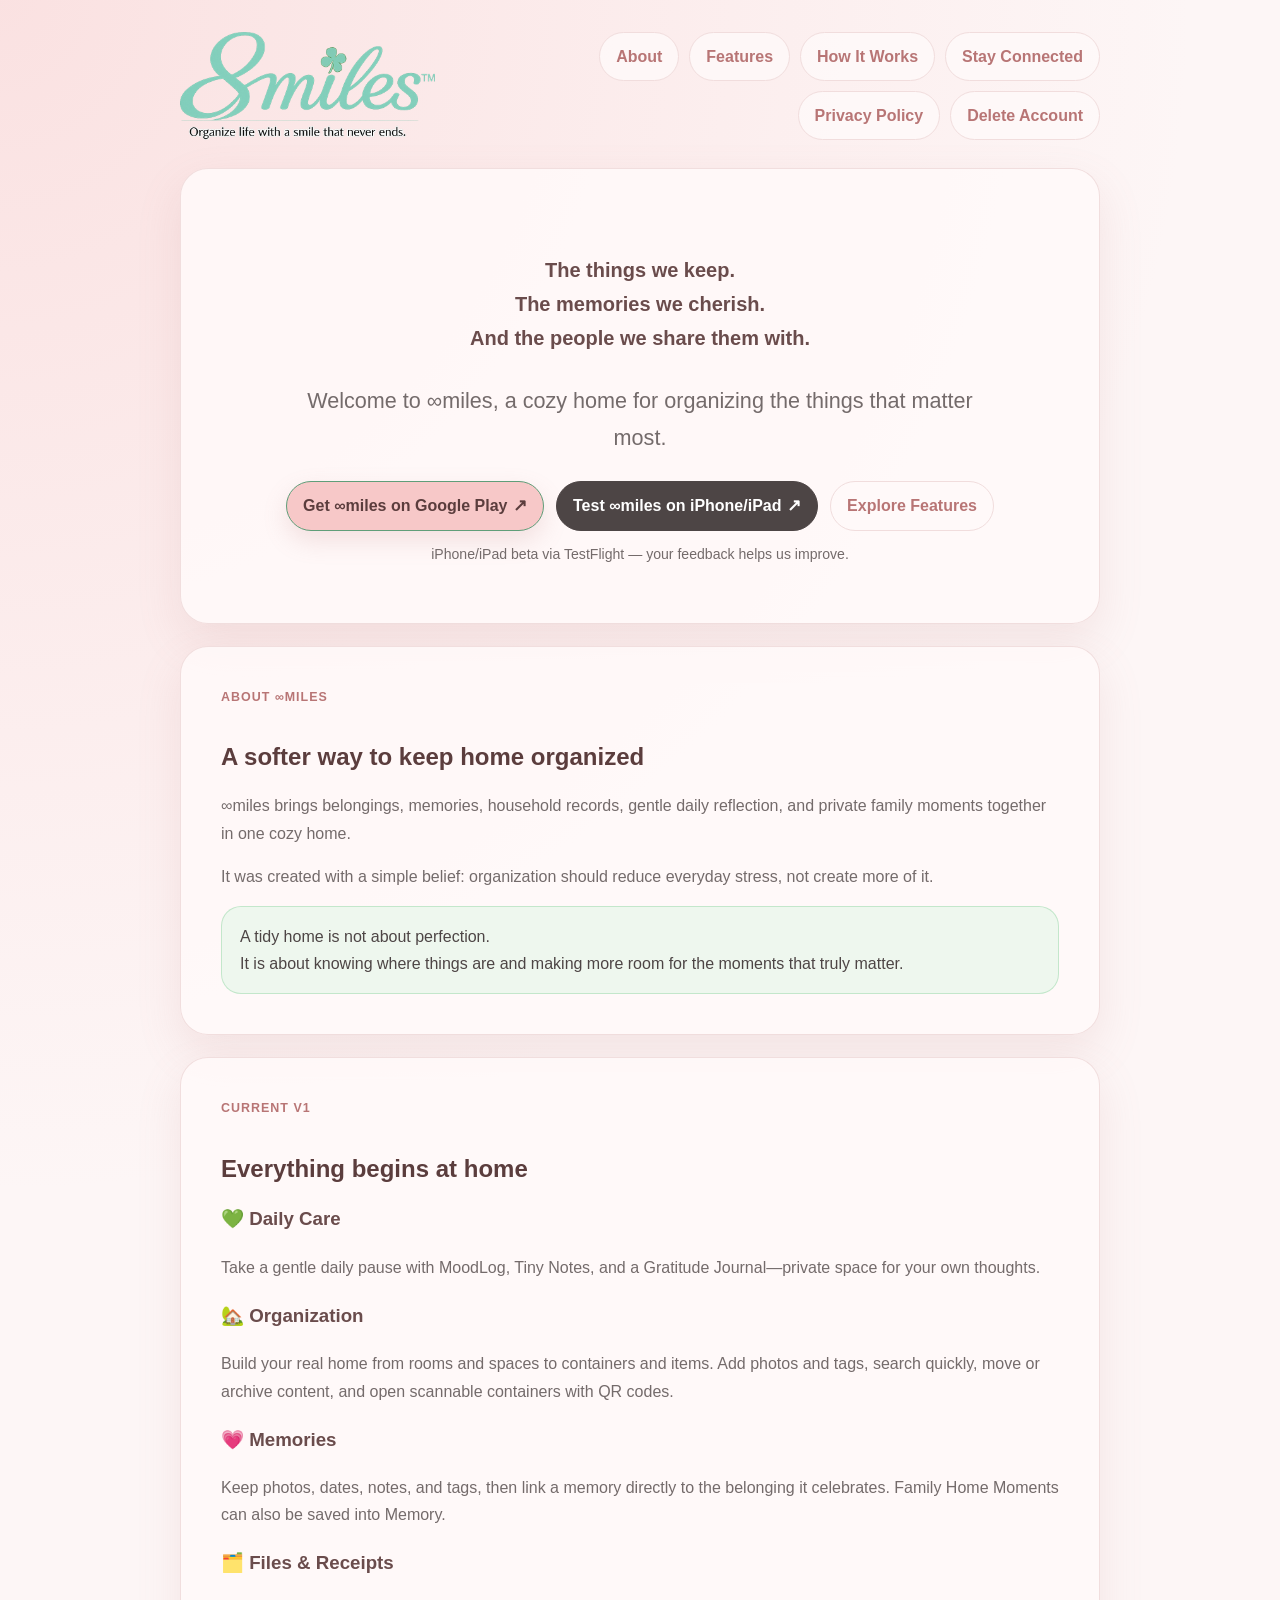
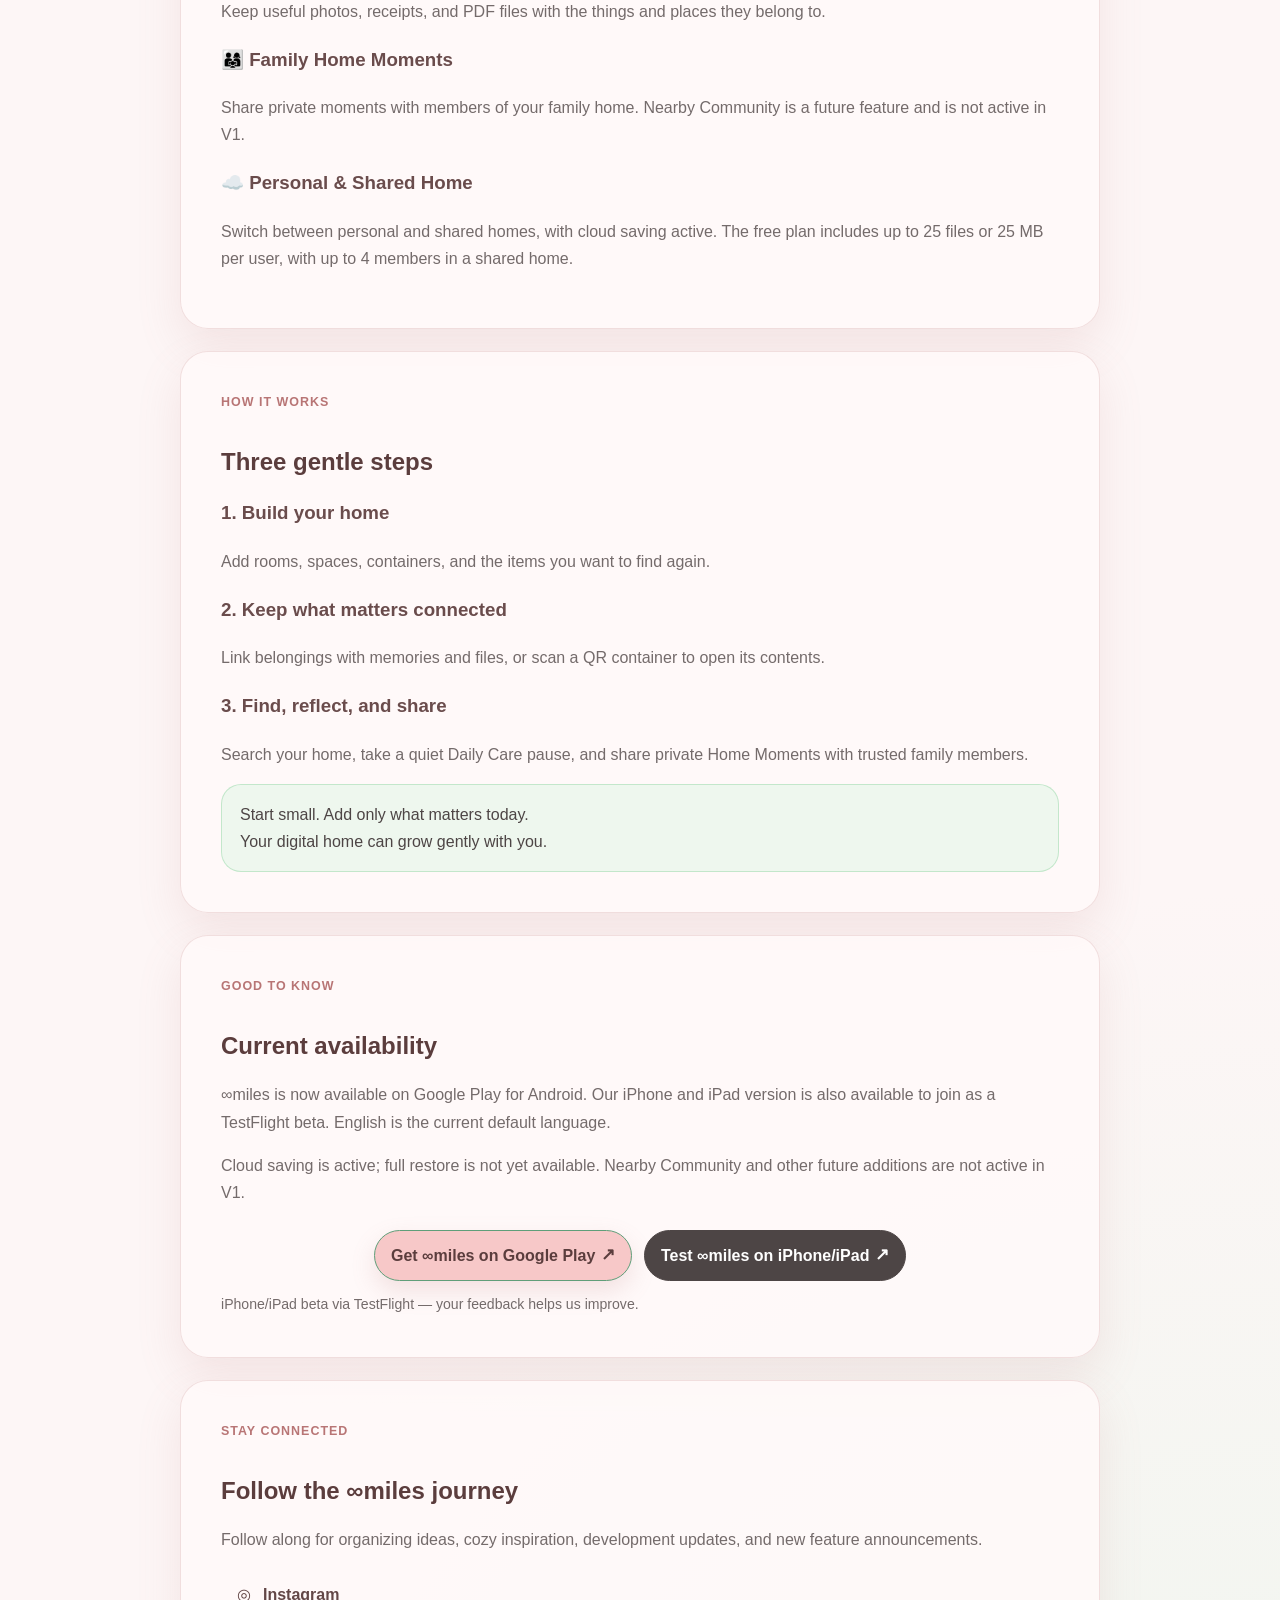
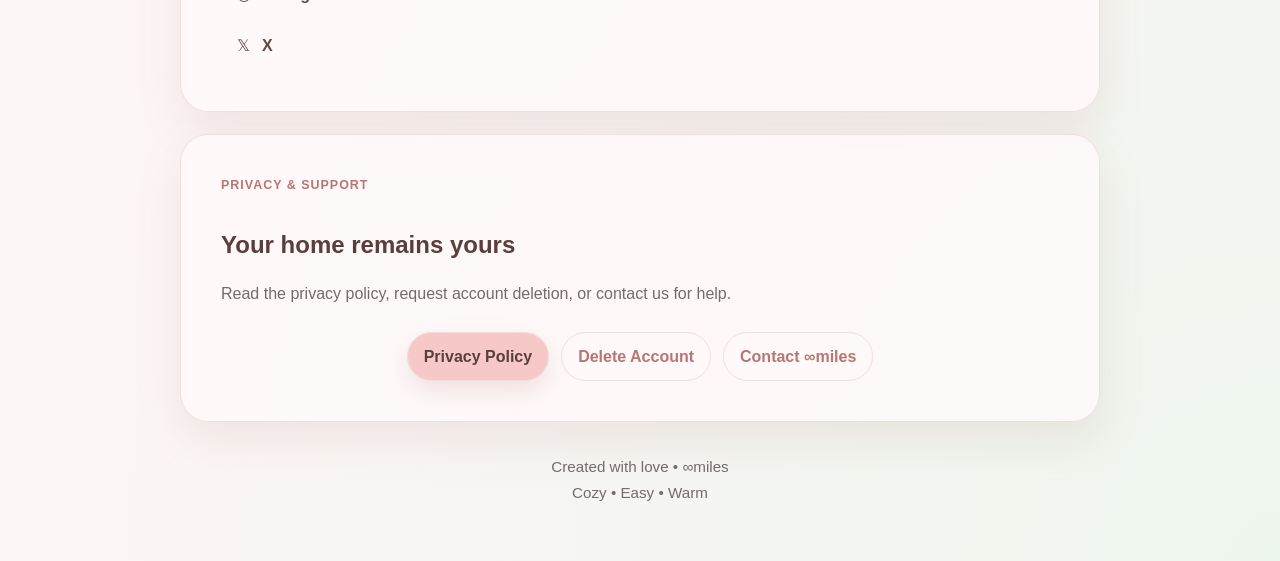
==== commit 341cc77f: "update iOS testflight" ====
--- a/index.html
+++ b/index.html
@@ -37,8 +37,10 @@
       <p class="subtitle">Welcome to ∞miles, a cozy home for organizing the things that matter most.</p>
       <div class="actions">
         <a class="button primary play-button" href="https://play.google.com/store/apps/details?id=love.infinitymiles" target="_blank" rel="noopener noreferrer" aria-label="Get ∞miles on Google Play">Get ∞miles on Google Play <span aria-hidden="true">↗</span></a>
+        <a class="button testflight-button" href="https://testflight.apple.com/join/Kg865J2T" target="_blank" rel="noopener noreferrer" aria-label="Test ∞miles on iPhone or iPad through TestFlight">Test ∞miles on iPhone/iPad <span aria-hidden="true">↗</span></a>
         <a class="button" href="#features">Explore Features</a>
       </div>
+      <p class="beta-note">iPhone/iPad beta via TestFlight — your feedback helps us improve.</p>
     </section>
 
     <section class="card" id="about">
@@ -87,11 +89,13 @@
     <section class="card">
       <div class="kicker">Good to know</div>
       <h2>Current availability</h2>
-      <p>∞miles is now available on Google Play for Android. English is the current default language; iOS support is planned for a future release.</p>
+      <p>∞miles is now available on Google Play for Android. Our iPhone and iPad version is also available to join as a TestFlight beta. English is the current default language.</p>
       <p>Cloud saving is active; full restore is not yet available. Nearby Community and other future additions are not active in V1.</p>
       <div class="actions availability-action">
         <a class="button primary play-button" href="https://play.google.com/store/apps/details?id=love.infinitymiles" target="_blank" rel="noopener noreferrer">Get ∞miles on Google Play <span aria-hidden="true">↗</span></a>
+        <a class="button testflight-button" href="https://testflight.apple.com/join/Kg865J2T" target="_blank" rel="noopener noreferrer">Test ∞miles on iPhone/iPad <span aria-hidden="true">↗</span></a>
       </div>
+      <p class="beta-note availability-note">iPhone/iPad beta via TestFlight — your feedback helps us improve.</p>
     </section>
 
     <section class="card" id="stay-connected">
--- a/styles.css
+++ b/styles.css
@@ -96,8 +96,35 @@
   font-size: 1.05em;
 }
 
+.testflight-button {
+  background: #4d4545;
+  color: #fff;
+  border-color: #4d4545;
+}
+
+.testflight-button:hover,
+.testflight-button:focus-visible {
+  background: #342e2e;
+  color: #fff;
+}
+
+.testflight-button span {
+  margin-left: 0.35rem;
+  font-size: 1.05em;
+}
+
+.beta-note {
+  margin: 12px auto 0;
+  color: var(--muted);
+  font-size: 0.88rem;
+}
+
 .availability-action {
   justify-content: flex-start;
+}
+
+.availability-note {
+  margin-left: 0;
 }
 
 .hero,
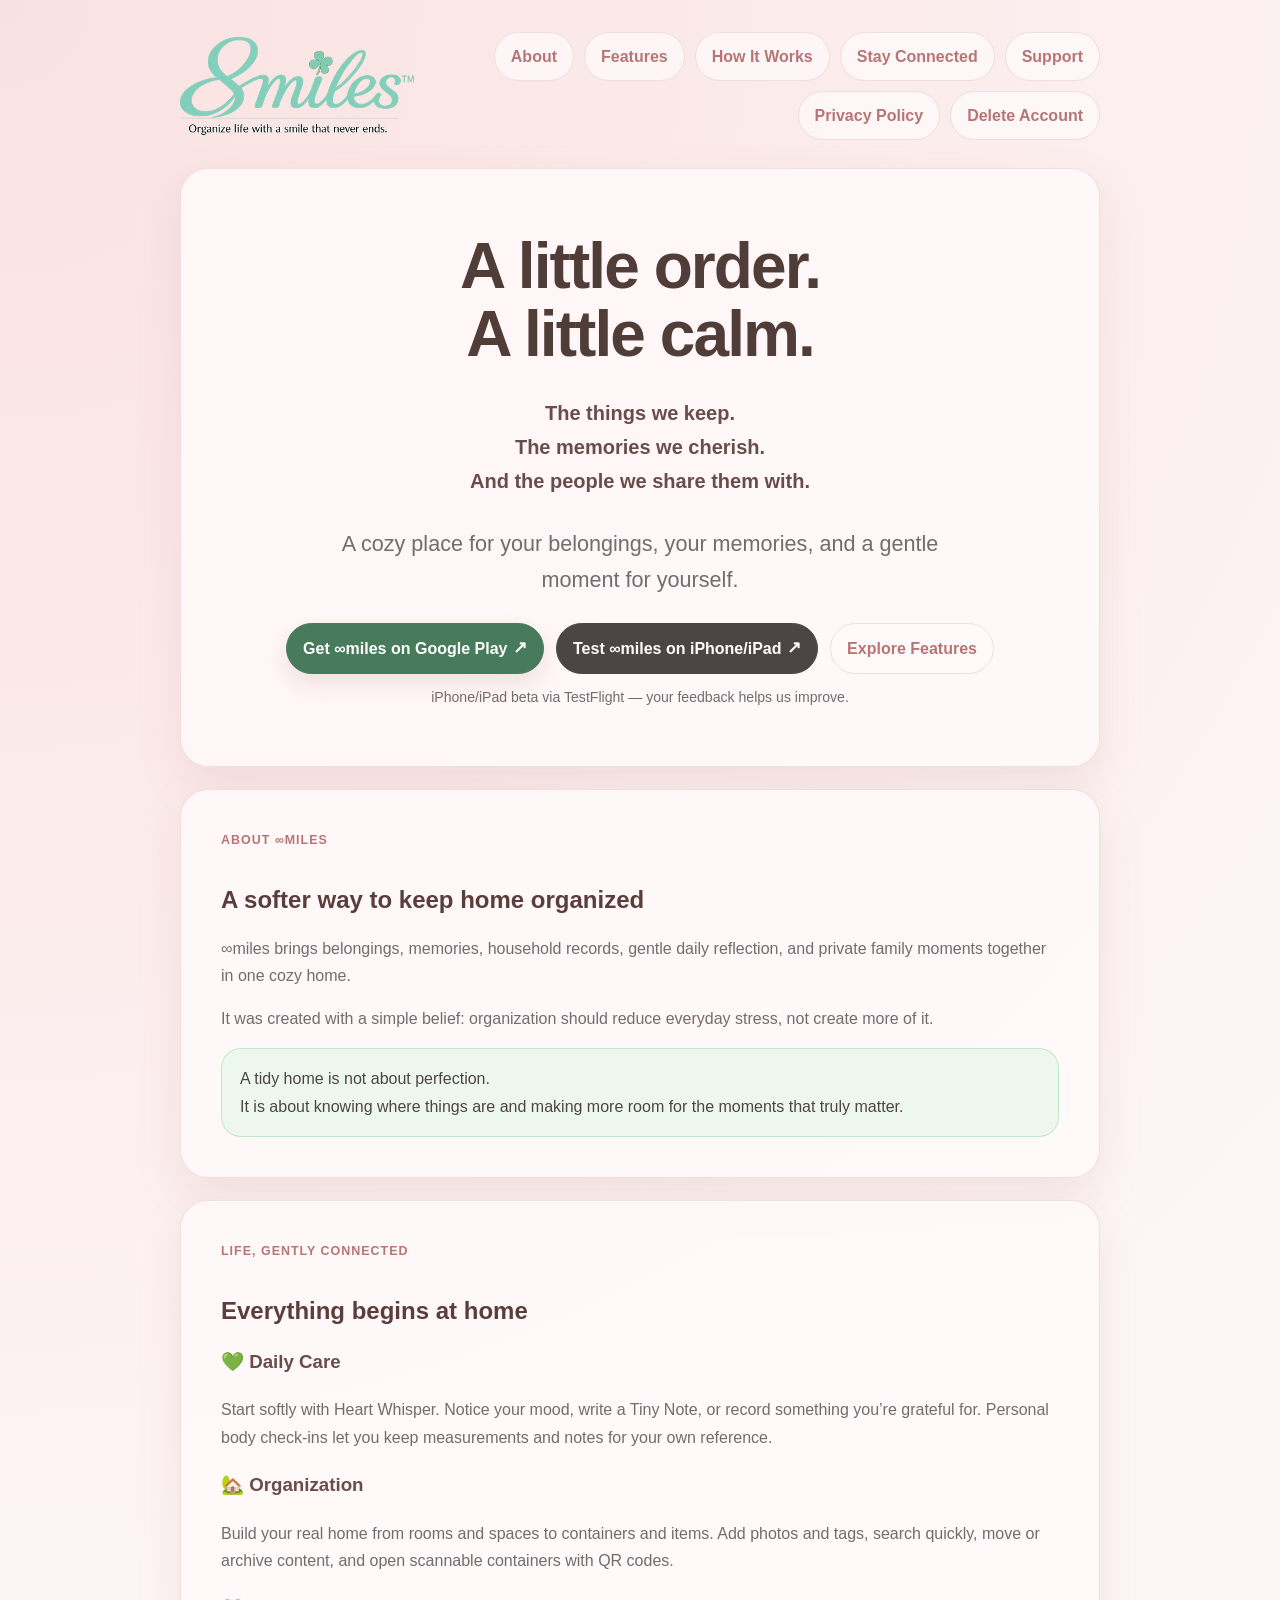
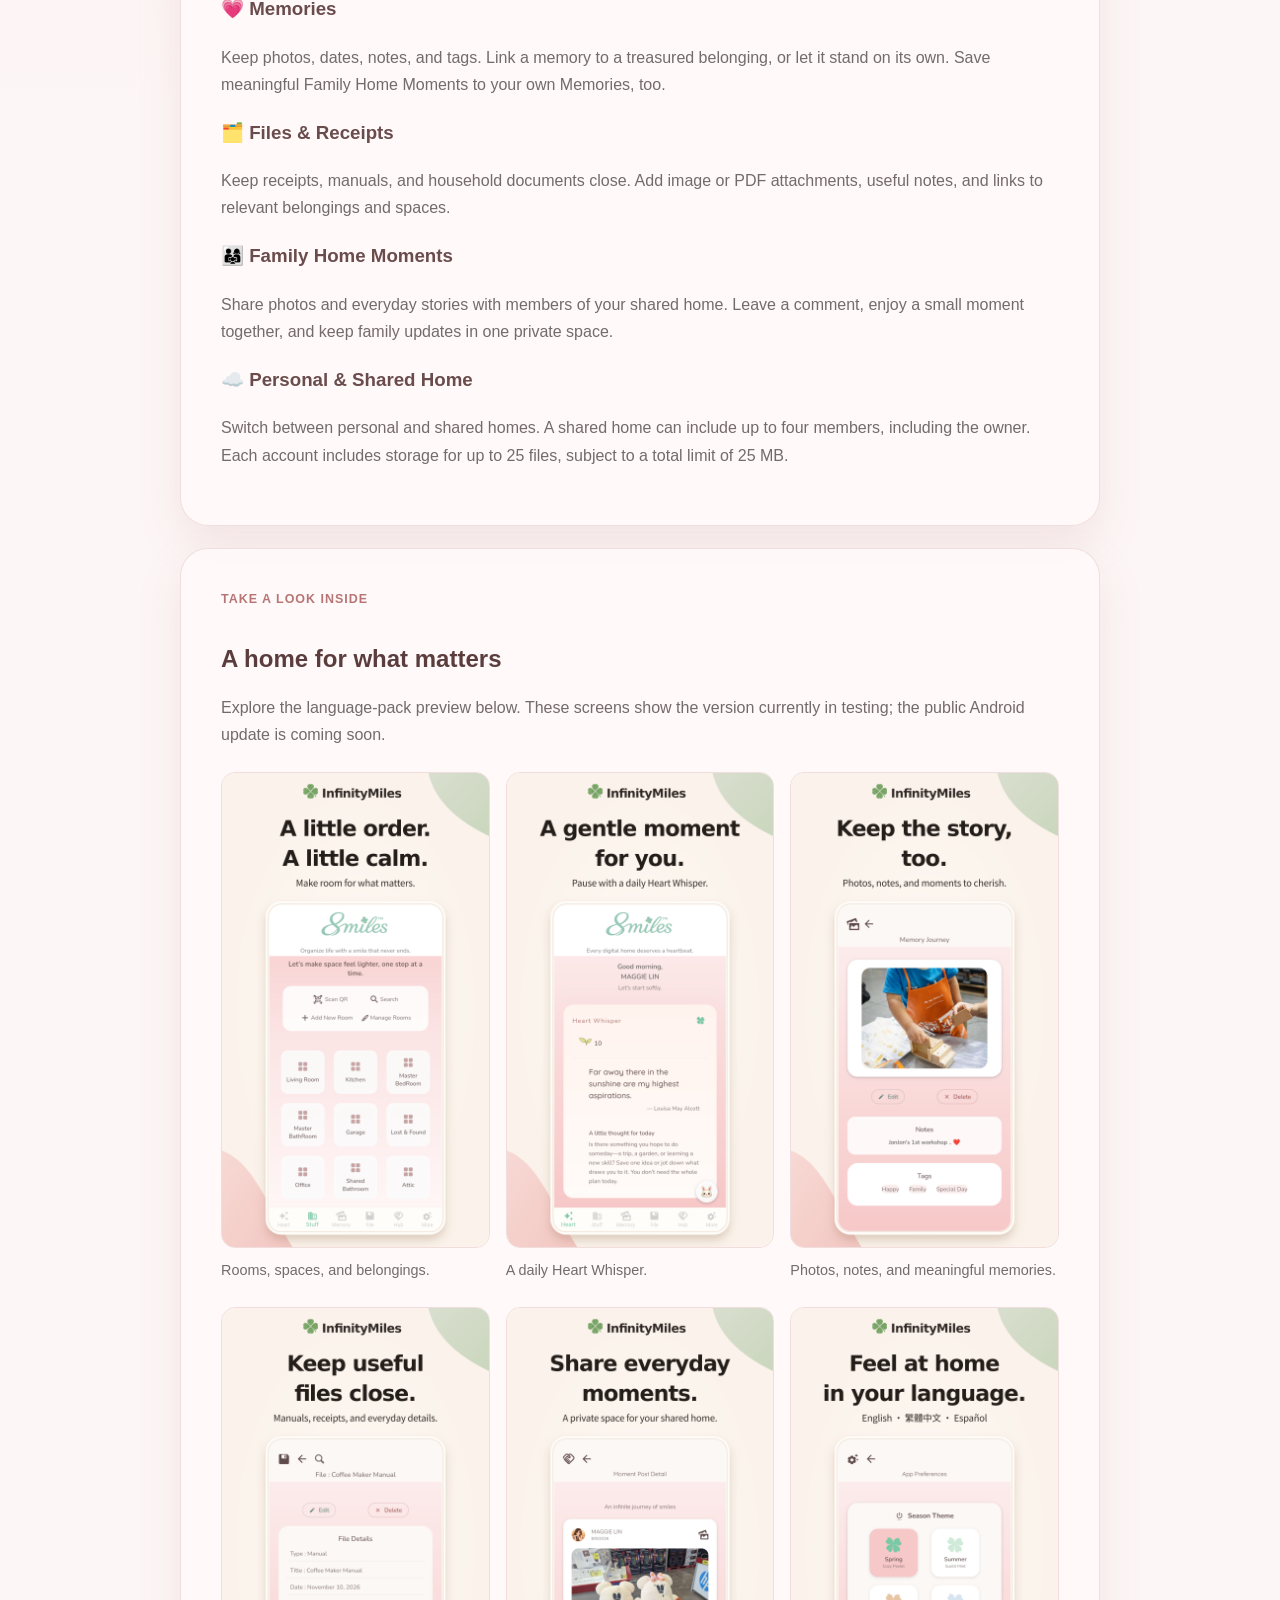
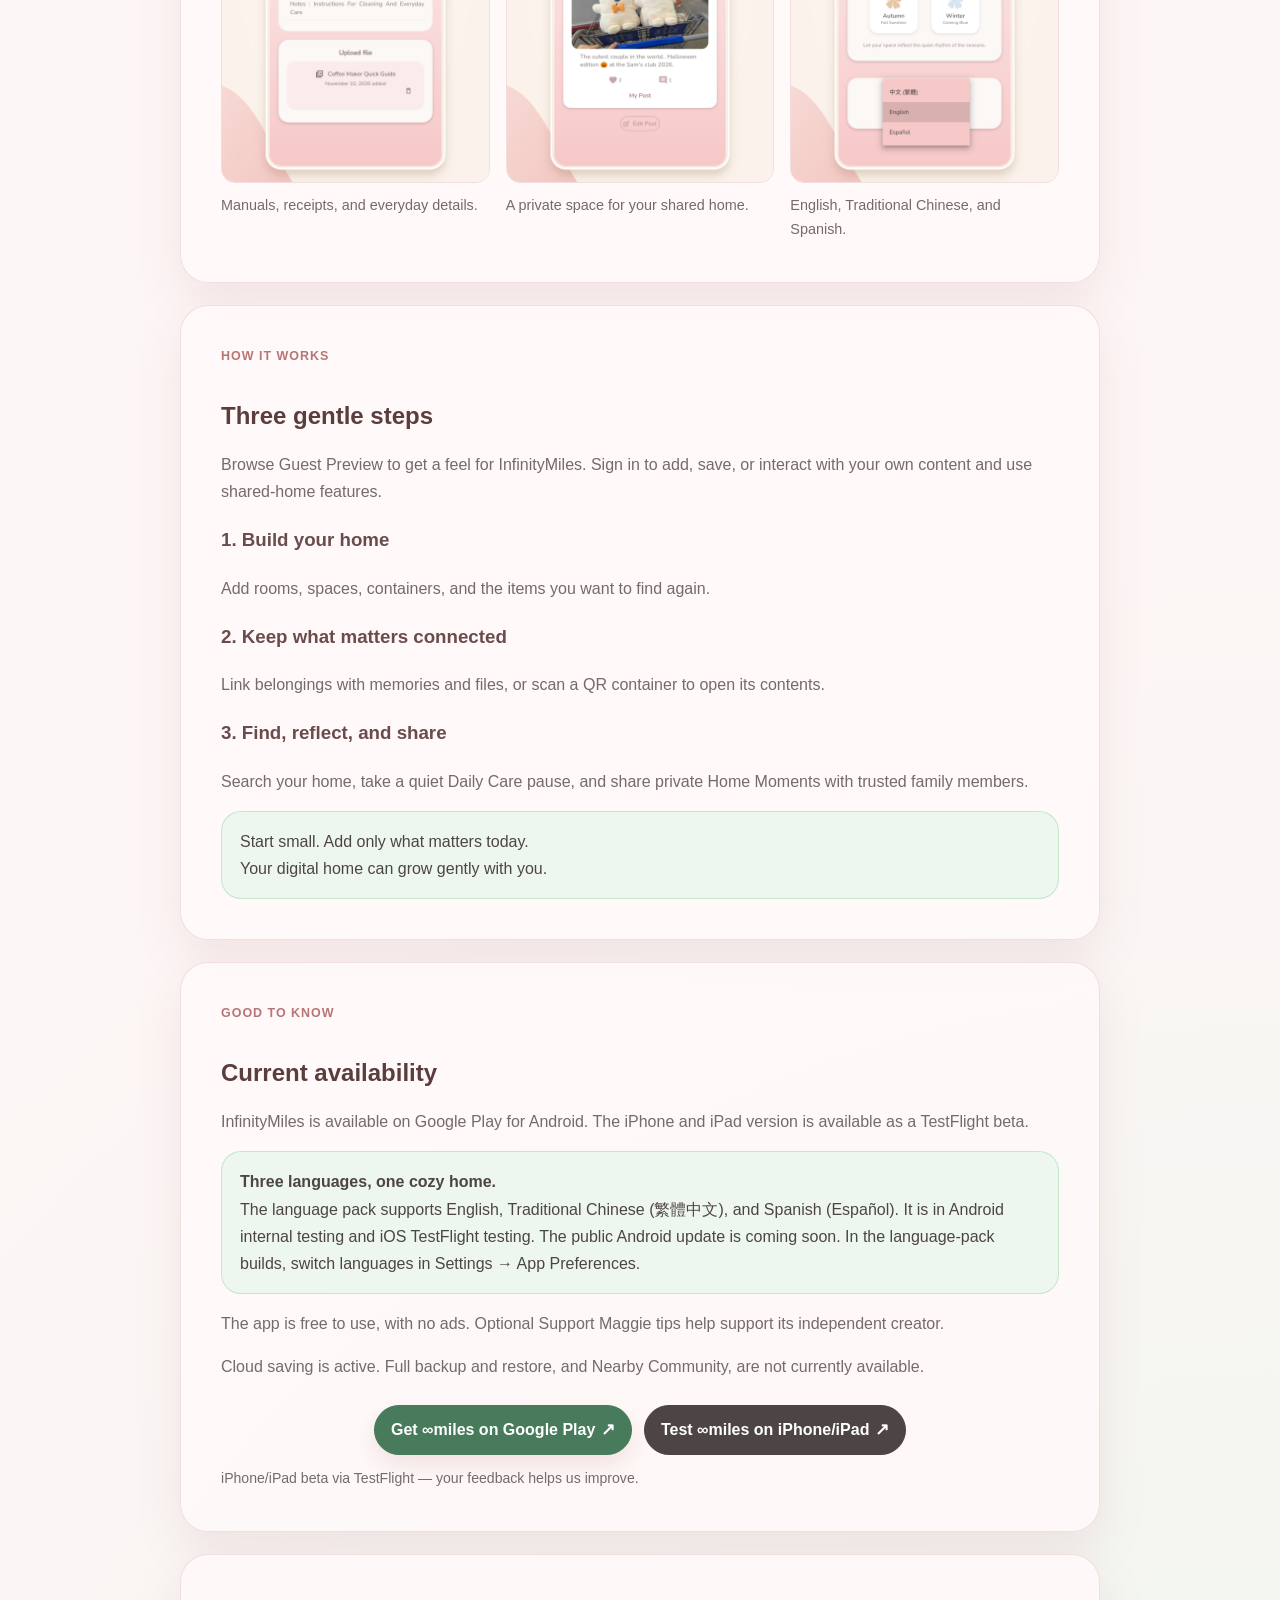
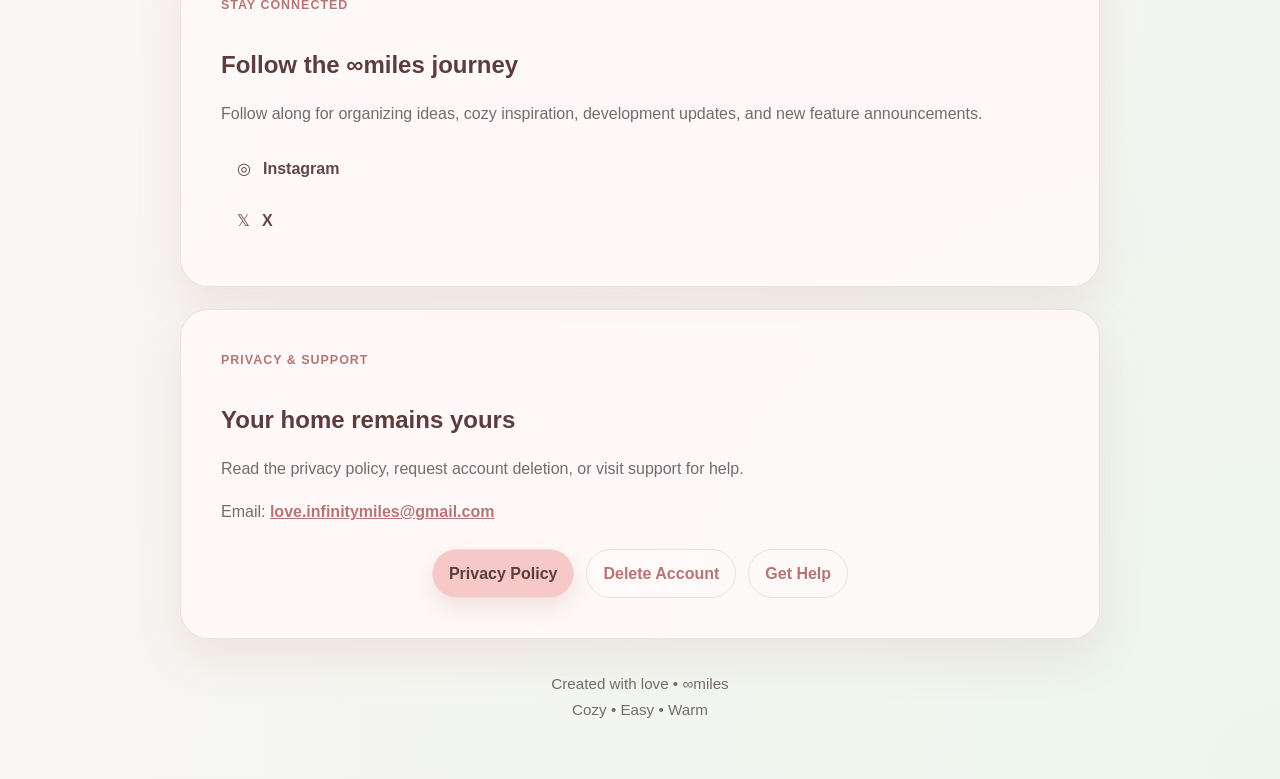
==== commit 6c10d240: "Update website screenshots, support, and account deletion instructions" ====
--- a/index.html
+++ b/index.html
@@ -3,8 +3,8 @@
 <head>
   <meta charset="utf-8">
   <meta name="viewport" content="width=device-width, initial-scale=1">
-  <title>∞miles — Organize life with a smile that never ends</title>
-  <meta name="description" content="∞miles is a cozy app for organizing belongings, memories, records, and trusted family Home Moments.">
+  <title>InfinityMiles — A little order. A little calm.</title>
+  <meta name="description" content="InfinityMiles brings home organization, meaningful memories, useful files, gentle daily care, and private family moments together.">
   <meta name="theme-color" content="#fffafa">
   <link rel="manifest" href="/site.webmanifest">
   <link rel="icon" href="/favicon.ico" sizes="any">
@@ -23,18 +23,20 @@
         <a href="#features">Features</a>
         <a href="#how-it-works">How It Works</a>
         <a href="#stay-connected">Stay Connected</a>
+        <a href="support.html">Support</a>
         <a href="privacy.html">Privacy Policy</a>
         <a href="delete-account.html">Delete Account</a>
       </div>
     </nav>
 
     <section class="hero">
+      <h1>A little order.<br>A little calm.</h1>
       <div class="promise">
         <strong>The things we keep.</strong><br>
         <strong>The memories we cherish.</strong><br>
         <strong>And the people we share them with.</strong>
       </div>
-      <p class="subtitle">Welcome to ∞miles, a cozy home for organizing the things that matter most.</p>
+      <p class="subtitle">A cozy place for your belongings, your memories, and a gentle moment for yourself.</p>
       <div class="actions">
         <a class="button primary play-button" href="https://play.google.com/store/apps/details?id=love.infinitymiles" target="_blank" rel="noopener noreferrer" aria-label="Get ∞miles on Google Play">Get ∞miles on Google Play <span aria-hidden="true">↗</span></a>
         <a class="button testflight-button" href="https://testflight.apple.com/join/Kg865J2T" target="_blank" rel="noopener noreferrer" aria-label="Test ∞miles on iPhone or iPad through TestFlight">Test ∞miles on iPhone/iPad <span aria-hidden="true">↗</span></a>
@@ -52,31 +54,46 @@
     </section>
 
     <section class="card" id="features">
-      <div class="kicker">Current V1</div>
+      <div class="kicker">Life, gently connected</div>
       <h2>Everything begins at home</h2>
 
       <h3>💚 Daily Care</h3>
-      <p>Take a gentle daily pause with MoodLog, Tiny Notes, and a Gratitude Journal—private space for your own thoughts.</p>
+      <p>Start softly with Heart Whisper. Notice your mood, write a Tiny Note, or record something you’re grateful for. Personal body check-ins let you keep measurements and notes for your own reference.</p>
 
       <h3>🏡 Organization</h3>
       <p>Build your real home from rooms and spaces to containers and items. Add photos and tags, search quickly, move or archive content, and open scannable containers with QR codes.</p>
 
       <h3>💗 Memories</h3>
-      <p>Keep photos, dates, notes, and tags, then link a memory directly to the belonging it celebrates. Family Home Moments can also be saved into Memory.</p>
+      <p>Keep photos, dates, notes, and tags. Link a memory to a treasured belonging, or let it stand on its own. Save meaningful Family Home Moments to your own Memories, too.</p>
 
       <h3>🗂️ Files & Receipts</h3>
-      <p>Keep useful photos, receipts, and PDF files with the things and places they belong to.</p>
+      <p>Keep receipts, manuals, and household documents close. Add image or PDF attachments, useful notes, and links to relevant belongings and spaces.</p>
 
       <h3>👨‍👩‍👧 Family Home Moments</h3>
-      <p>Share private moments with members of your family home. Nearby Community is a future feature and is not active in V1.</p>
+      <p>Share photos and everyday stories with members of your shared home. Leave a comment, enjoy a small moment together, and keep family updates in one private space.</p>
 
       <h3>☁️ Personal & Shared Home</h3>
-      <p>Switch between personal and shared homes, with cloud saving active. The free plan includes up to 25 files or 25 MB per user, with up to 4 members in a shared home.</p>
+      <p>Switch between personal and shared homes. A shared home can include up to four members, including the owner. Each account includes storage for up to 25 files, subject to a total limit of 25 MB.</p>
+    </section>
+
+    <section class="card" id="app-preview" aria-labelledby="preview-title">
+      <div class="kicker">Take a look inside</div>
+      <h2 id="preview-title">A home for what matters</h2>
+      <p>Explore the language-pack preview below. These screens show the version currently in testing; the public Android update is coming soon.</p>
+      <div class="screenshot-grid">
+        <figure><a href="images/01-organization.png" aria-label="View larger image: A little order. A little calm."><img src="images/01-organization.png" width="1080" height="1920" loading="lazy" decoding="async" alt="A little order. A little calm. Rooms, spaces, and belongings."></a><figcaption>Rooms, spaces, and belongings.</figcaption></figure>
+        <figure><a href="images/02-heart-whisper.png" aria-label="View larger image: A gentle moment for you."><img src="images/02-heart-whisper.png" width="1080" height="1920" loading="lazy" decoding="async" alt="A gentle moment for you. A daily Heart Whisper."></a><figcaption>A daily Heart Whisper.</figcaption></figure>
+        <figure><a href="images/03-memories.png" aria-label="View larger image: Keep the story, too."><img src="images/03-memories.png" width="1080" height="1920" loading="lazy" decoding="async" alt="Keep the story, too. Photos, notes, and meaningful memories."></a><figcaption>Photos, notes, and meaningful memories.</figcaption></figure>
+        <figure><a href="images/04-files.png" aria-label="View larger image: Keep useful files close."><img src="images/04-files.png" width="1080" height="1920" loading="lazy" decoding="async" alt="Keep useful files close. Manuals, receipts, and everyday details."></a><figcaption>Manuals, receipts, and everyday details.</figcaption></figure>
+        <figure><a href="images/05-moments.png" aria-label="View larger image: Share everyday moments."><img src="images/05-moments.png" width="1080" height="1920" loading="lazy" decoding="async" alt="Share everyday moments. A private space for your shared home."></a><figcaption>A private space for your shared home.</figcaption></figure>
+        <figure><a href="images/06-languages.png" aria-label="View larger image: Feel at home in your language."><img src="images/06-languages.png" width="1080" height="1920" loading="lazy" decoding="async" alt="Feel at home in your language. English, Traditional Chinese, and Spanish."></a><figcaption>English, Traditional Chinese, and Spanish.</figcaption></figure>
+      </div>
     </section>
 
     <section class="card" id="how-it-works">
       <div class="kicker">How It Works</div>
       <h2>Three gentle steps</h2>
+      <p>Browse Guest Preview to get a feel for InfinityMiles. Sign in to add, save, or interact with your own content and use shared-home features.</p>
       <h3>1. Build your home</h3>
       <p>Add rooms, spaces, containers, and the items you want to find again.</p>
       <h3>2. Keep what matters connected</h3>
@@ -89,8 +106,10 @@
     <section class="card">
       <div class="kicker">Good to know</div>
       <h2>Current availability</h2>
-      <p>∞miles is now available on Google Play for Android. Our iPhone and iPad version is also available to join as a TestFlight beta. English is the current default language.</p>
-      <p>Cloud saving is active; full restore is not yet available. Nearby Community and other future additions are not active in V1.</p>
+      <p>InfinityMiles is available on Google Play for Android. The iPhone and iPad version is available as a TestFlight beta.
+      </p><div class="note"><strong>Three languages, one cozy home.</strong><br>The language pack supports English, Traditional Chinese (繁體中文), and Spanish (Español). It is in Android internal testing and iOS TestFlight testing. The public Android update is coming soon. In the language-pack builds, switch languages in Settings → App Preferences.</div>
+      <p>The app is free to use, with no ads. Optional Support Maggie tips help support its independent creator.</p>
+      <p>Cloud saving is active. Full backup and restore, and Nearby Community, are not currently available.</p>
       <div class="actions availability-action">
         <a class="button primary play-button" href="https://play.google.com/store/apps/details?id=love.infinitymiles" target="_blank" rel="noopener noreferrer">Get ∞miles on Google Play <span aria-hidden="true">↗</span></a>
         <a class="button testflight-button" href="https://testflight.apple.com/join/Kg865J2T" target="_blank" rel="noopener noreferrer">Test ∞miles on iPhone/iPad <span aria-hidden="true">↗</span></a>
@@ -106,14 +125,15 @@
       <a class="social-item" href="https://x.com/infinitymileshq/" target="_blank" rel="noopener noreferrer" aria-label="Visit Infinitymiles on X"><span>𝕏</span><strong>X</strong></a>
     </section>
 
-    <section class="card">
+    <section class="card" id="support">
       <div class="kicker">Privacy & Support</div>
       <h2>Your home remains yours</h2>
-      <p>Read the privacy policy, request account deletion, or contact us for help.</p>
+      <p>Read the privacy policy, request account deletion, or visit support for help.</p>
+      <p>Email: <a class="email" href="mailto:love.infinitymiles@gmail.com">love.infinitymiles@gmail.com</a></p>
       <div class="actions">
         <a class="button primary" href="privacy.html">Privacy Policy</a>
         <a class="button" href="delete-account.html">Delete Account</a>
-        <a class="button" href="mailto:love.infinitymiles@gmail.com">Contact ∞miles</a>
+        <a class="button" href="support.html">Get Help</a>
       </div>
     </section>
 
--- a/styles.css
+++ b/styles.css
@@ -267,3 +267,23 @@
   outline: 2px solid #bc7474;
   outline-offset: 3px;
 }
+
+/* Release preparation: screenshots and support. */
+.button.primary.play-button { background: #477b5b; border-color: #477b5b; color: #fff; }
+.button.primary.play-button:hover { background: #365f46; }
+.hero h1 { margin: 8px 0 24px; color: #503d37; }
+.screenshot-grid { display: grid; grid-template-columns: repeat(3, minmax(0, 1fr)); gap: 24px 16px; margin-top: 24px; }
+.screenshot-grid figure { margin: 0; min-width: 0; }
+.screenshot-grid img { display: block; width: 100%; height: auto; border-radius: 14px; border: 1px solid var(--line); }
+.screenshot-grid figcaption { margin-top: 10px; font-size: .9rem; color: var(--muted); }
+a:focus-visible, summary:focus-visible { outline: 3px solid #477b5b; outline-offset: 4px; }
+.faq { padding: 16px 0; border-bottom: 1px solid var(--line); }
+.faq summary { cursor: pointer; font-weight: 700; color: #5b3d3d; }
+.support-email { overflow-wrap: anywhere; }
+@media (max-width: 640px) {
+ .screenshot-grid { grid-template-columns: repeat(2, minmax(0, 1fr)); gap: 18px 10px; }
+ .nav { flex-direction: column; }
+ .brand { flex: auto; width: min(300px, 75%); }
+ .nav-links { flex: auto; justify-content: flex-start; }
+}
+@media (max-width: 360px) { .screenshot-grid { grid-template-columns: 1fr; } }
